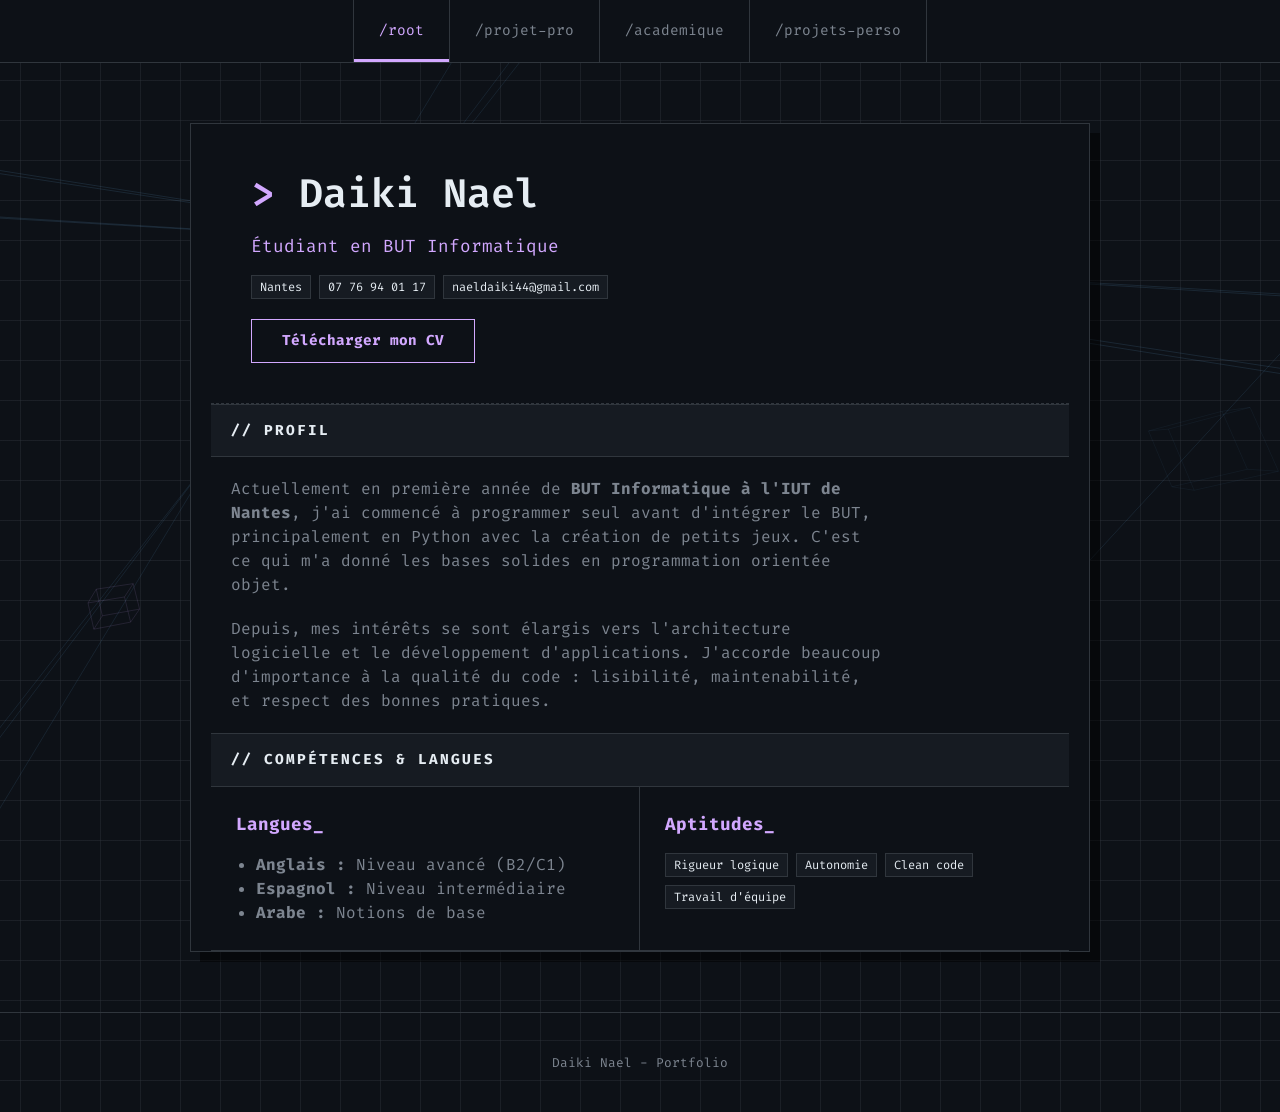
==== index.html @ 2bf70252 "Update index.html" ====
<!DOCTYPE html>
<html lang="fr">
<head>
<meta charset="UTF-8">
<title>Daiki Nael - Portfolio</title>
<link rel="stylesheet" href="style.css">
<style>
  canvas {
    position: fixed;
    top: 0; left: 0;
    width: 100%; height: 100%;
    z-index: 0;
    pointer-events: none;
  }

  nav, .container, footer {
    position: relative;
    z-index: 10;
  }
</style>
</head>
<body>

<canvas id="bg"></canvas>

<nav>
  <a href="index.html" class="active">/root</a>
  <a href="projet.html">/projet-pro</a>
  <a href="academique.html">/academique</a>
  <a href="perso.html">/projets-perso</a>
</nav>

<div class="container">
  <header>
    <h1>Daiki Nael</h1>
    <p style="margin: 0; font-size: 1.1rem; color: #d2a8ff;">Étudiant en BUT Informatique</p>
    <div class="tags">
      <span class="tag">Nantes</span>
      <span class="tag">07 76 94 01 17</span>
      <span class="tag">naeldaiki44@gmail.com</span>
    </div>
    <a href="cv.pdf" target="_blank" class="btn-primary">Télécharger mon CV</a>
  </header>

  <h2>// Profil</h2>
  <p>
    Actuellement en première année de <strong>BUT Informatique à l'IUT de Nantes</strong>,
    j'ai commencé à programmer seul avant d'intégrer le BUT, principalement en Python
    avec la création de petits jeux. C'est ce qui m'a donné les bases solides en
    programmation orientée objet.
  </p>
  <p>
    Depuis, mes intérêts se sont élargis vers l'architecture logicielle et le développement
    d'applications. J'accorde beaucoup d'importance à la qualité du code : lisibilité,
    maintenabilité, et respect des bonnes pratiques.
  </p>

  <h2>// Compétences & Langues</h2>
  <div class="grid-2">
    <div class="card">
      <h3>Langues</h3>
      <ul>
        <li><strong>Anglais :</strong> Niveau avancé (B2/C1)</li>
        <li><strong>Espagnol :</strong> Niveau intermédiaire</li>
        <li><strong>Arabe :</strong> Notions de base</li>
      </ul>
    </div>
    <div class="card">
      <h3>Aptitudes</h3>
      <div class="tags">
        <span class="tag">Rigueur logique</span>
        <span class="tag">Autonomie</span>
        <span class="tag">Clean code</span>
        <span class="tag">Travail d'équipe</span>
      </div>
    </div>
  </div>
</div>

<footer>Daiki Nael - Portfolio</footer>

<script>
const canvas = document.getElementById('bg');
const ctx = canvas.getContext('2d');

function resize() {
  canvas.width = window.innerWidth;
  canvas.height = window.innerHeight;
}
resize();
window.addEventListener('resize', resize);

function project(x, y, z, cx, cy, fov) {
  const scale = fov / (fov + z);
  return { x: cx + x * scale, y: cy + y * scale, scale };
}

function getCubeVertices(cx, cy, cz, size) {
  const h = size / 2;
  return [
    [-h,-h,-h],[h,-h,-h],[h,h,-h],[-h,h,-h],
    [-h,-h, h],[h,-h, h],[h,h, h],[-h,h, h]
  ].map(([x,y,z]) => [x+cx, y+cy, z+cz]);
}

const edges = [
  [0,1],[1,2],[2,3],[3,0],
  [4,5],[5,6],[6,7],[7,4],
  [0,4],[1,5],[2,6],[3,7]
];

function rotateX(verts, angle) {
  const c = Math.cos(angle), s = Math.sin(angle);
  return verts.map(([x,y,z]) => [x, y*c - z*s, y*s + z*c]);
}
function rotateY(verts, angle) {
  const c = Math.cos(angle), s = Math.sin(angle);
  return verts.map(([x,y,z]) => [x*c + z*s, y, -x*s + z*c]);
}

const cubes = Array.from({ length: 18 }, () => ({
  x: (Math.random() - 0.5) * window.innerWidth * 1.4,
  y: (Math.random() - 0.5) * window.innerHeight * 1.4,
  z: Math.random() * 400 - 200,
  size: 28 + Math.random() * 52,
  rx: Math.random() * Math.PI * 2,
  ry: Math.random() * Math.PI * 2,
  vrx: (Math.random() - 0.5) * 0.008,
  vry: (Math.random() - 0.5) * 0.008,
  alpha: 0.06 + Math.random() * 0.1,
  color: Math.random() > 0.5 ? '#d2a8ff' : '#79c0ff'
}));

function drawCube(cube, cx, cy) {
  let verts = getCubeVertices(cube.x, cube.y, cube.z, cube.size);
  verts = rotateX(verts, cube.rx);
  verts = rotateY(verts, cube.ry);

  const proj = verts.map(([x,y,z]) => project(x, y, z, cx, cy, 600));

  ctx.strokeStyle = cube.color;
  ctx.globalAlpha = cube.alpha;
  ctx.lineWidth = 0.8;
  ctx.beginPath();
  edges.forEach(([a, b]) => {
    ctx.moveTo(proj[a].x, proj[a].y);
    ctx.lineTo(proj[b].x, proj[b].y);
  });
  ctx.stroke();
  ctx.globalAlpha = 1;
}

function animate() {
  ctx.clearRect(0, 0, canvas.width, canvas.height);
  const cx = canvas.width / 2;
  const cy = canvas.height / 2;
  cubes.forEach(cube => {
    cube.rx += cube.vrx;
    cube.ry += cube.vry;
    drawCube(cube, cx, cy);
  });
  requestAnimationFrame(animate);
}

animate();
</script>
</body>
</html>
---- style.css ----
@import url('https://fonts.googleapis.com/css2?family=Fira+Code:wght@300;400;600&display=swap');

:root {
    --bg-color: #0d1117;       
    --text-primary: #e6edf3;   
    --text-dim: #7d8590;       
    --accent: #d2a8ff;        
    --border: #30363d;         
    --grid-line: rgba(48, 54, 61, 0.4); 
}

* { margin: 0; padding: 0; box-sizing: border-box; }

body {
    font-family: 'Fira Code', 'Courier New', monospace; 
    background-color: var(--bg-color);
    color: var(--text-primary);
    line-height: 1.5;
    
   
    background-image: 
        linear-gradient(var(--grid-line) 1px, transparent 1px),
        linear-gradient(90deg, var(--grid-line) 1px, transparent 1px);
    background-size: 40px 40px; /* Taille des carreaux */
    background-position: center top;
}


nav {
    display: flex;
    justify-content: center;
    background: var(--bg-color);
    border-bottom: 1px solid var(--border);
    padding: 0;
    position: sticky;
    top: 0;
    z-index: 100;
}

nav a {
    color: var(--text-dim);
    text-decoration: none;
    padding: 20px 25px;
    font-size: 0.9rem;
    border-right: 1px solid var(--border);
    transition: all 0.1s; 
}

nav a:first-child { border-left: 1px solid var(--border); }

nav a:hover {
    background-color: #161b22;
    color: var(--accent);
}

nav a.active {
    background-color: var(--bg-color);
    color: var(--accent);
    box-shadow: inset 0 -3px 0 var(--accent);
}


.container {
    max-width: 900px;
    margin: 60px auto;
    padding: 0 20px;
    background-color: var(--bg-color);
    border: 1px solid var(--border); 
    box-shadow: 10px 10px 0px rgba(0,0,0,0.5); 
}

header {
    text-align: left;
    padding: 40px;
    border-bottom: 1px dashed var(--border);
}

h1 {
    font-size: 2.5rem;
    font-weight: 600;
    margin-bottom: 10px;
}

h1::before {
    content: '> '; /* Ajout du prompt de terminal */
    color: var(--accent);
}

h2 {
    font-size: 1.4rem;
    color: var(--text-primary);
    margin: 0;
    padding: 15px 20px;
    background-color: #161b22;
    border-top: 1px solid var(--border);
    border-bottom: 1px solid var(--border);
    text-transform: uppercase;
    letter-spacing: 2px;
    font-size: 0.9rem; 
}


p { 
    margin: 20px; 
    color: var(--text-dim); 
    max-width: 65ch; /* Longueur de ligne optimale pour la lecture */
}


.grid-2 {
    display: grid;
    grid-template-columns: repeat(auto-fit, minmax(350px, 1fr));
    /* Pas de gap, on utilise les bordures pour séparer */
    border-bottom: 1px solid var(--border); 
}

.card {
    background-color: transparent;
    padding: 25px;
    border-radius: 0; /* AUCUN ARRONDIS */
    border-right: 1px solid var(--border); 
    transition: background 0.2s;
}


.grid-2 .card:last-child {
    border-right: none;
}

.card:hover {
    background-color: rgba(210, 168, 255, 0.03); 
}

.card h3 {
    color: var(--accent);
    margin-bottom: 15px;
    font-size: 1.1rem;
}

.card h3::after {
    content: '_'; /* Curseur clignotant décoratif */
    animation: blink 1s infinite;
}

.card ul {
    margin-left: 20px;
    color: var(--text-dim);
}

.btn-primary {
    display: inline-block;
    background: transparent;
    color: var(--accent);
    padding: 10px 30px;
    border: 1px solid var(--accent);
    text-decoration: none;
    font-weight: bold;
    margin-top: 20px;
    font-size: 0.9rem;
    transition: all 0.2s;
}

.btn-primary:hover {
    background: var(--accent);
    color: var(--bg-color);
    box-shadow: 0 0 15px var(--accent); /* Effet néon au survol uniquement */
}
.tags {
    display: flex;
    flex-wrap: wrap;
    gap: 8px;
    margin-top: 15px;
    justify-content: flex-start !important; /* Force l'alignement gauche */
}

.tag {
    background: #161b22;
    color: var(--text-primary);
    padding: 2px 8px;
    font-size: 0.75rem;
    border: 1px solid var(--border);
}

footer {
    text-align: center;
    padding: 40px;
    color: var(--text-dim);
    font-size: 0.8rem;
    border-top: 1px solid var(--border);
    margin-top: 0; /* Collé au reste */
}


@keyframes blink {
    0%, 100% { opacity: 1; }
    50% { opacity: 0; }
}


@media (max-width: 768px) {
    .grid-2 { display: block; }
    .card { border-right: none; border-bottom: 1px solid var(--border); }
    nav a { padding: 15px 10px; font-size: 0.8rem; }
}
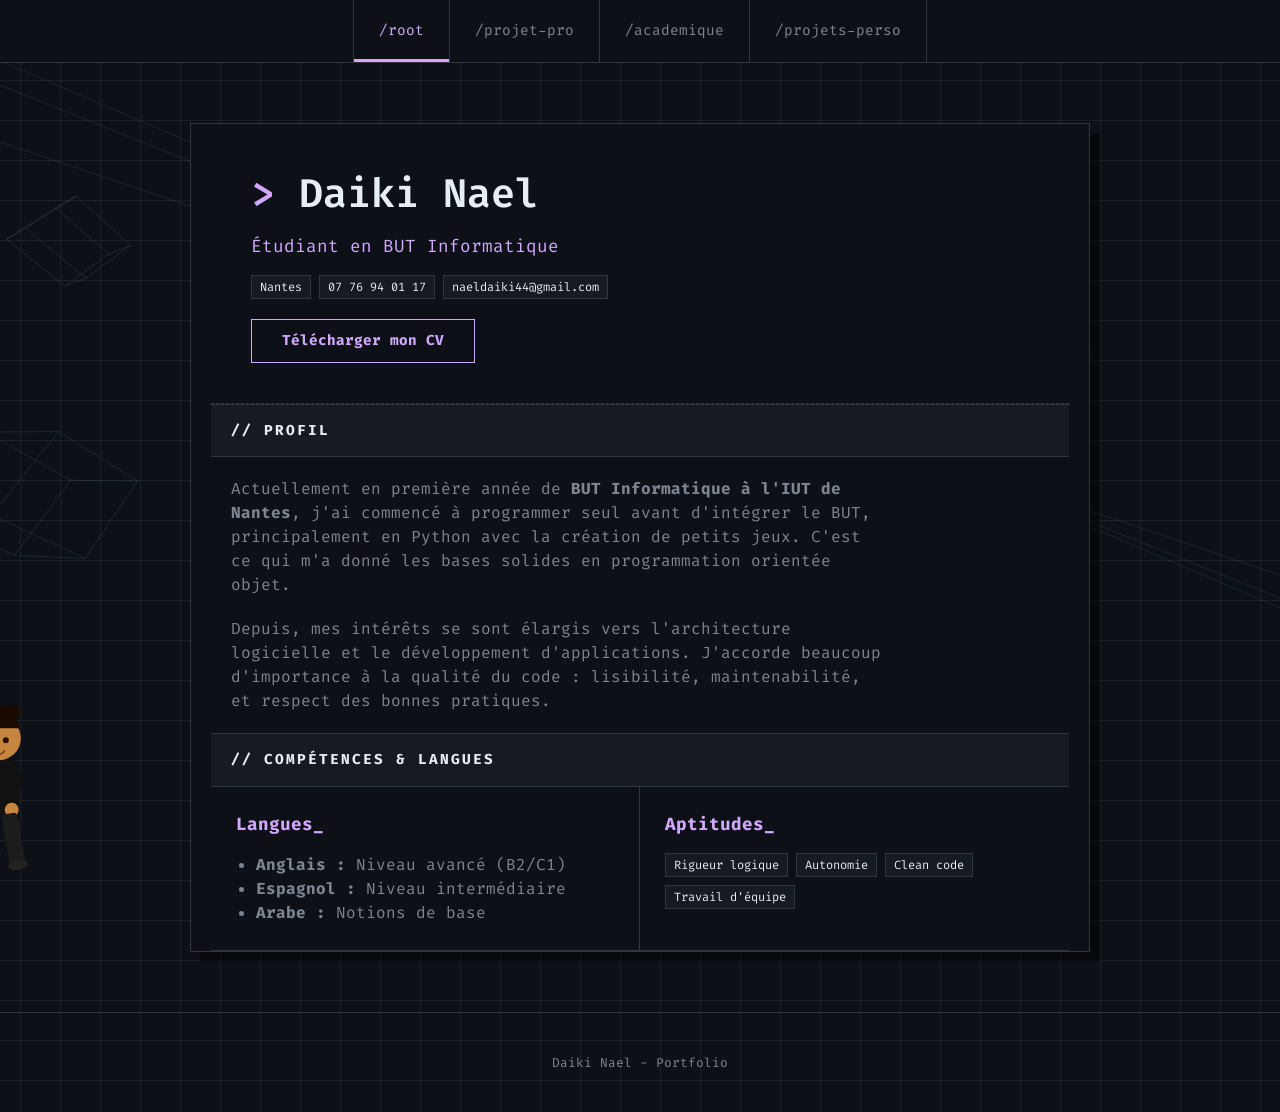
==== commit cfde3826: "Update index.html" ====
--- a/index.html
+++ b/index.html
@@ -5,7 +5,7 @@
 <title>Daiki Nael - Portfolio</title>
 <link rel="stylesheet" href="style.css">
 <style>
-  canvas {
+  canvas#bg {
     position: fixed;
     top: 0; left: 0;
     width: 100%; height: 100%;
@@ -17,11 +17,52 @@
     position: relative;
     z-index: 10;
   }
+
+  #mascot-wrapper {
+    position: fixed;
+    bottom: 0;
+    left: 0;
+    width: 100%;
+    height: 220px;
+    z-index: 20;
+    pointer-events: none;
+    overflow: hidden;
+  }
+
+  #bubble {
+    position: absolute;
+    background: #1a1a2e;
+    border: 1.5px solid #d2a8ff;
+    color: #e6edf3;
+    font-family: 'Courier New', monospace;
+    font-size: 13px;
+    padding: 8px 14px;
+    border-radius: 12px;
+    max-width: 220px;
+    white-space: nowrap;
+    pointer-events: none;
+    opacity: 0;
+    transition: opacity 0.3s;
+  }
+
+  #bubble::after {
+    content: '';
+    position: absolute;
+    bottom: -8px;
+    left: 20px;
+    border: 4px solid transparent;
+    border-top-color: #d2a8ff;
+  }
 </style>
 </head>
 <body>
 
 <canvas id="bg"></canvas>
+
+<div id="mascot-wrapper">
+  <div id="bubble"></div>
+  <canvas id="mascot" width="2000" height="220"></canvas>
+</div>
 
 <nav>
   <a href="index.html" class="active">/root</a>
@@ -80,89 +121,255 @@
 <footer>Daiki Nael - Portfolio</footer>
 
 <script>
-const canvas = document.getElementById('bg');
-const ctx = canvas.getContext('2d');
-
-function resize() {
-  canvas.width = window.innerWidth;
-  canvas.height = window.innerHeight;
-}
-resize();
-window.addEventListener('resize', resize);
-
-function project(x, y, z, cx, cy, fov) {
-  const scale = fov / (fov + z);
-  return { x: cx + x * scale, y: cy + y * scale, scale };
-}
-
-function getCubeVertices(cx, cy, cz, size) {
-  const h = size / 2;
-  return [
-    [-h,-h,-h],[h,-h,-h],[h,h,-h],[-h,h,-h],
-    [-h,-h, h],[h,-h, h],[h,h, h],[-h,h, h]
-  ].map(([x,y,z]) => [x+cx, y+cy, z+cz]);
-}
-
-const edges = [
-  [0,1],[1,2],[2,3],[3,0],
-  [4,5],[5,6],[6,7],[7,4],
-  [0,4],[1,5],[2,6],[3,7]
-];
-
-function rotateX(verts, angle) {
-  const c = Math.cos(angle), s = Math.sin(angle);
-  return verts.map(([x,y,z]) => [x, y*c - z*s, y*s + z*c]);
-}
-function rotateY(verts, angle) {
-  const c = Math.cos(angle), s = Math.sin(angle);
-  return verts.map(([x,y,z]) => [x*c + z*s, y, -x*s + z*c]);
-}
-
-const cubes = Array.from({ length: 18 }, () => ({
-  x: (Math.random() - 0.5) * window.innerWidth * 1.4,
-  y: (Math.random() - 0.5) * window.innerHeight * 1.4,
-  z: Math.random() * 400 - 200,
-  size: 28 + Math.random() * 52,
-  rx: Math.random() * Math.PI * 2,
-  ry: Math.random() * Math.PI * 2,
-  vrx: (Math.random() - 0.5) * 0.008,
-  vry: (Math.random() - 0.5) * 0.008,
-  alpha: 0.06 + Math.random() * 0.1,
-  color: Math.random() > 0.5 ? '#d2a8ff' : '#79c0ff'
-}));
-
-function drawCube(cube, cx, cy) {
-  let verts = getCubeVertices(cube.x, cube.y, cube.z, cube.size);
-  verts = rotateX(verts, cube.rx);
-  verts = rotateY(verts, cube.ry);
-
-  const proj = verts.map(([x,y,z]) => project(x, y, z, cx, cy, 600));
-
-  ctx.strokeStyle = cube.color;
-  ctx.globalAlpha = cube.alpha;
-  ctx.lineWidth = 0.8;
-  ctx.beginPath();
-  edges.forEach(([a, b]) => {
-    ctx.moveTo(proj[a].x, proj[a].y);
-    ctx.lineTo(proj[b].x, proj[b].y);
-  });
-  ctx.stroke();
-  ctx.globalAlpha = 1;
-}
-
-function animate() {
-  ctx.clearRect(0, 0, canvas.width, canvas.height);
-  const cx = canvas.width / 2;
-  const cy = canvas.height / 2;
-  cubes.forEach(cube => {
-    cube.rx += cube.vrx;
-    cube.ry += cube.vry;
-    drawCube(cube, cx, cy);
-  });
-  requestAnimationFrame(animate);
-}
-
-animate();
+  // --- Cubes background ---
+  const bgCanvas = document.getElementById('bg');
+  const bgCtx = bgCanvas.getContext('2d');
+
+  function resizeBg() {
+    bgCanvas.width = window.innerWidth;
+    bgCanvas.height = window.innerHeight;
+  }
+  resizeBg();
+  window.addEventListener('resize', resizeBg);
+
+  function project(x, y, z, cx, cy, fov) {
+    const scale = fov / (fov + z);
+    return { x: cx + x * scale, y: cy + y * scale };
+  }
+
+  function getCubeVertices(cx, cy, cz, size) {
+    const h = size / 2;
+    return [
+      [-h,-h,-h],[h,-h,-h],[h,h,-h],[-h,h,-h],
+      [-h,-h,h],[h,-h,h],[h,h,h],[-h,h,h]
+    ].map(([x,y,z]) => [x+cx, y+cy, z+cz]);
+  }
+
+  const edges = [[0,1],[1,2],[2,3],[3,0],[4,5],[5,6],[6,7],[7,4],[0,4],[1,5],[2,6],[3,7]];
+
+  function rotateX(verts, angle) {
+    const c = Math.cos(angle), s = Math.sin(angle);
+    return verts.map(([x,y,z]) => [x, y*c - z*s, y*s + z*c]);
+  }
+  function rotateY(verts, angle) {
+    const c = Math.cos(angle), s = Math.sin(angle);
+    return verts.map(([x,y,z]) => [x*c + z*s, y, -x*s + z*c]);
+  }
+
+  const cubes = Array.from({ length: 18 }, () => ({
+    x: (Math.random() - 0.5) * window.innerWidth * 1.4,
+    y: (Math.random() - 0.5) * window.innerHeight * 1.4,
+    z: Math.random() * 400 - 200,
+    size: 28 + Math.random() * 52,
+    rx: Math.random() * Math.PI * 2,
+    ry: Math.random() * Math.PI * 2,
+    vrx: (Math.random() - 0.5) * 0.008,
+    vry: (Math.random() - 0.5) * 0.008,
+    alpha: 0.06 + Math.random() * 0.1,
+    color: Math.random() > 0.5 ? '#d2a8ff' : '#79c0ff'
+  }));
+
+  function drawCube(cube, cx, cy) {
+    let verts = getCubeVertices(cube.x, cube.y, cube.z, cube.size);
+    verts = rotateX(verts, cube.rx);
+    verts = rotateY(verts, cube.ry);
+    const proj = verts.map(([x,y,z]) => project(x, y, z, cx, cy, 600));
+    bgCtx.strokeStyle = cube.color;
+    bgCtx.globalAlpha = cube.alpha;
+    bgCtx.lineWidth = 0.8;
+    bgCtx.beginPath();
+    edges.forEach(([a, b]) => {
+      bgCtx.moveTo(proj[a].x, proj[a].y);
+      bgCtx.lineTo(proj[b].x, proj[b].y);
+    });
+    bgCtx.stroke();
+    bgCtx.globalAlpha = 1;
+  }
+
+  // --- Mascot ---
+  const mascotCanvas = document.getElementById('mascot');
+  const mCtx = mascotCanvas.getContext('2d');
+  const bubble = document.getElementById('bubble');
+
+  const compliments = [
+    "Portfolio propre, dev propre",
+    "Autodidacte ET en BUT ? Respect.",
+    "Le clean code c'est un etat d'esprit",
+    "T'as commence en Python, ca forge",
+    "Architecture > code spaghetti",
+    "Daiki Nael, futur dev serieux",
+  ];
+
+  let mx = -60;
+  let mFrame = 0;
+  let mStep = 0;
+  let complimentIdx = 0;
+  let bubbleTimer = 0;
+
+  function updateMascotCanvasWidth() {
+    mascotCanvas.width = window.innerWidth;
+  }
+  updateMascotCanvasWidth();
+  window.addEventListener('resize', updateMascotCanvasWidth);
+
+  function showNextCompliment() {
+    const text = compliments[complimentIdx % compliments.length];
+    complimentIdx++;
+    bubble.textContent = text;
+    bubble.style.opacity = '1';
+    const bx = Math.min(mx + 10, window.innerWidth - 240);
+    bubble.style.left = Math.max(10, bx) + 'px';
+    bubble.style.bottom = '120px';
+    bubbleTimer = 130;
+  }
+
+  function drawGuy(x, frame) {
+    const ground = 175;
+    const skinColor = '#c68642';
+    const hairColor = '#1a0a00';
+    const clothColor = '#111111';
+
+    const walkCycle = Math.sin(frame * 0.18);
+    const legSwing = walkCycle * 18;
+    const armSwing = -walkCycle * 18;
+    const bodyBob = Math.abs(Math.sin(frame * 0.18)) * 3;
+
+    mCtx.save();
+
+    const headY = ground - 115 - bodyBob;
+
+    mCtx.beginPath();
+    mCtx.arc(x, headY, 22, 0, Math.PI * 2);
+    mCtx.fillStyle = skinColor;
+    mCtx.fill();
+
+    mCtx.save();
+    mCtx.beginPath();
+    mCtx.arc(x, headY - 10, 20, Math.PI, 0);
+    mCtx.fillStyle = hairColor;
+    mCtx.fill();
+    for (let i = -3; i <= 3; i++) {
+      mCtx.beginPath();
+      mCtx.arc(x + i * 5, headY - 26, 7, 0, Math.PI * 2);
+      mCtx.fillStyle = hairColor;
+      mCtx.fill();
+    }
+    mCtx.restore();
+
+    mCtx.beginPath();
+    mCtx.arc(x - 7, headY + 2, 3, 0, Math.PI * 2);
+    mCtx.fillStyle = '#2a1200';
+    mCtx.fill();
+    mCtx.beginPath();
+    mCtx.arc(x + 7, headY + 2, 3, 0, Math.PI * 2);
+    mCtx.fillStyle = '#2a1200';
+    mCtx.fill();
+
+    mCtx.beginPath();
+    mCtx.arc(x, headY + 10, 6, 0.1 * Math.PI, 0.9 * Math.PI);
+    mCtx.strokeStyle = '#7a3b10';
+    mCtx.lineWidth = 1.5;
+    mCtx.stroke();
+
+    const torsoTop = headY + 22;
+    const torsoBot = torsoTop + 55 - bodyBob;
+
+    mCtx.beginPath();
+    mCtx.roundRect(x - 18, torsoTop, 36, 55, 4);
+    mCtx.fillStyle = clothColor;
+    mCtx.fill();
+
+    mCtx.save();
+    mCtx.translate(x - 20, torsoTop + 10);
+    mCtx.rotate((armSwing * Math.PI) / 180);
+    mCtx.beginPath();
+    mCtx.roundRect(-5, 0, 10, 38, 4);
+    mCtx.fillStyle = clothColor;
+    mCtx.fill();
+    mCtx.beginPath();
+    mCtx.arc(0, 40, 7, 0, Math.PI * 2);
+    mCtx.fillStyle = skinColor;
+    mCtx.fill();
+    mCtx.restore();
+
+    mCtx.save();
+    mCtx.translate(x + 20, torsoTop + 10);
+    mCtx.rotate((-armSwing * Math.PI) / 180);
+    mCtx.beginPath();
+    mCtx.roundRect(-5, 0, 10, 38, 4);
+    mCtx.fillStyle = clothColor;
+    mCtx.fill();
+    mCtx.beginPath();
+    mCtx.arc(0, 40, 7, 0, Math.PI * 2);
+    mCtx.fillStyle = skinColor;
+    mCtx.fill();
+    mCtx.restore();
+
+    mCtx.save();
+    mCtx.translate(x - 10, torsoBot);
+    mCtx.rotate((legSwing * Math.PI) / 180);
+    mCtx.beginPath();
+    mCtx.roundRect(-8, 0, 16, 50, 4);
+    mCtx.fillStyle = '#1c1c1c';
+    mCtx.fill();
+    mCtx.beginPath();
+    mCtx.ellipse(0, 52, 10, 5, 0, 0, Math.PI * 2);
+    mCtx.fillStyle = '#222';
+    mCtx.fill();
+    mCtx.restore();
+
+    mCtx.save();
+    mCtx.translate(x + 10, torsoBot);
+    mCtx.rotate((-legSwing * Math.PI) / 180);
+    mCtx.beginPath();
+    mCtx.roundRect(-8, 0, 16, 50, 4);
+    mCtx.fillStyle = '#1c1c1c';
+    mCtx.fill();
+    mCtx.beginPath();
+    mCtx.ellipse(0, 52, 10, 5, 0, 0, Math.PI * 2);
+    mCtx.fillStyle = '#222';
+    mCtx.fill();
+    mCtx.restore();
+
+    mCtx.restore();
+  }
+
+  function loop() {
+    // cubes
+    bgCtx.clearRect(0, 0, bgCanvas.width, bgCanvas.height);
+    const cx = bgCanvas.width / 2;
+    const cy = bgCanvas.height / 2;
+    cubes.forEach(cube => {
+      cube.rx += cube.vrx;
+      cube.ry += cube.vry;
+      drawCube(cube, cx, cy);
+    });
+
+    // mascot
+    mCtx.clearRect(0, 0, mascotCanvas.width, mascotCanvas.height);
+    mFrame++;
+    mx += 1.2;
+    if (mx > window.innerWidth + 60) {
+      mx = -60;
+      complimentIdx = 0;
+    }
+    mStep++;
+    if (mStep % 90 === 0) showNextCompliment();
+
+    if (bubbleTimer > 0) {
+      bubbleTimer--;
+      if (bubbleTimer === 0) bubble.style.opacity = '0';
+      else {
+        const bx = Math.min(mx + 10, window.innerWidth - 240);
+        bubble.style.left = Math.max(10, bx) + 'px';
+      }
+    }
+
+    drawGuy(mx, mFrame);
+    requestAnimationFrame(loop);
+  }
+
+  loop();
 </script>
 </body>
 </html>
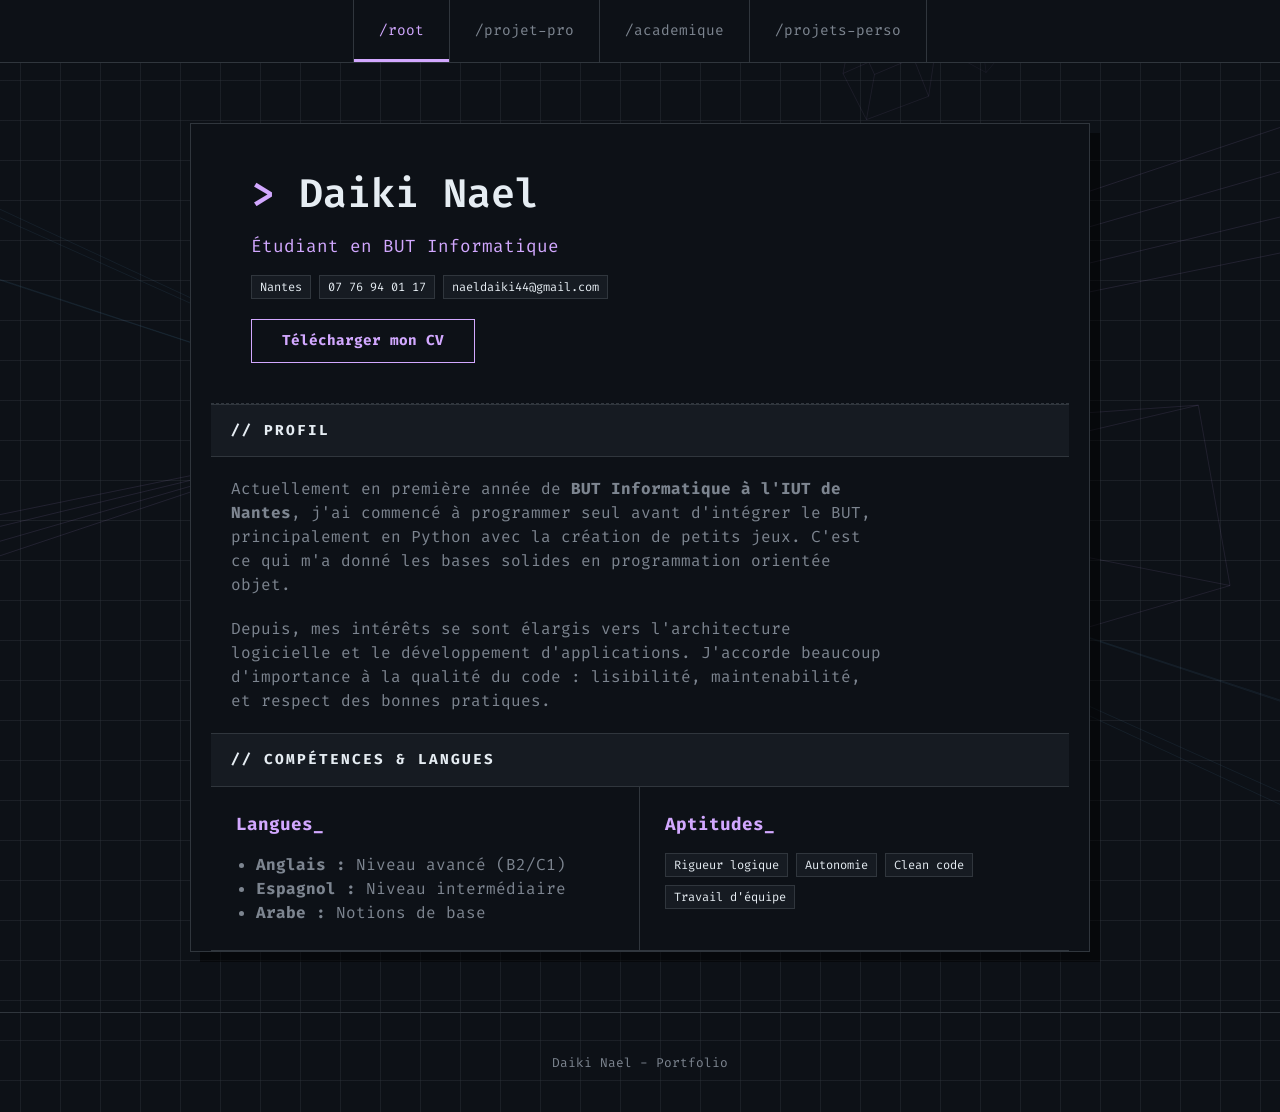
==== commit c373f937: "Update index.html" ====
--- a/index.html
+++ b/index.html
@@ -5,7 +5,7 @@
 <title>Daiki Nael - Portfolio</title>
 <link rel="stylesheet" href="style.css">
 <style>
-  canvas#bg {
+  canvas {
     position: fixed;
     top: 0; left: 0;
     width: 100%; height: 100%;
@@ -17,52 +17,11 @@
     position: relative;
     z-index: 10;
   }
-
-  #mascot-wrapper {
-    position: fixed;
-    bottom: 0;
-    left: 0;
-    width: 100%;
-    height: 220px;
-    z-index: 20;
-    pointer-events: none;
-    overflow: hidden;
-  }
-
-  #bubble {
-    position: absolute;
-    background: #1a1a2e;
-    border: 1.5px solid #d2a8ff;
-    color: #e6edf3;
-    font-family: 'Courier New', monospace;
-    font-size: 13px;
-    padding: 8px 14px;
-    border-radius: 12px;
-    max-width: 220px;
-    white-space: nowrap;
-    pointer-events: none;
-    opacity: 0;
-    transition: opacity 0.3s;
-  }
-
-  #bubble::after {
-    content: '';
-    position: absolute;
-    bottom: -8px;
-    left: 20px;
-    border: 4px solid transparent;
-    border-top-color: #d2a8ff;
-  }
 </style>
 </head>
 <body>
 
 <canvas id="bg"></canvas>
-
-<div id="mascot-wrapper">
-  <div id="bubble"></div>
-  <canvas id="mascot" width="2000" height="220"></canvas>
-</div>
 
 <nav>
   <a href="index.html" class="active">/root</a>
@@ -121,255 +80,89 @@
 <footer>Daiki Nael - Portfolio</footer>
 
 <script>
-  // --- Cubes background ---
-  const bgCanvas = document.getElementById('bg');
-  const bgCtx = bgCanvas.getContext('2d');
+const canvas = document.getElementById('bg');
+const ctx = canvas.getContext('2d');
 
-  function resizeBg() {
-    bgCanvas.width = window.innerWidth;
-    bgCanvas.height = window.innerHeight;
-  }
-  resizeBg();
-  window.addEventListener('resize', resizeBg);
+function resize() {
+  canvas.width = window.innerWidth;
+  canvas.height = window.innerHeight;
+}
+resize();
+window.addEventListener('resize', resize);
 
-  function project(x, y, z, cx, cy, fov) {
-    const scale = fov / (fov + z);
-    return { x: cx + x * scale, y: cy + y * scale };
-  }
+function project(x, y, z, cx, cy, fov) {
+  const scale = fov / (fov + z);
+  return { x: cx + x * scale, y: cy + y * scale, scale };
+}
 
-  function getCubeVertices(cx, cy, cz, size) {
-    const h = size / 2;
-    return [
-      [-h,-h,-h],[h,-h,-h],[h,h,-h],[-h,h,-h],
-      [-h,-h,h],[h,-h,h],[h,h,h],[-h,h,h]
-    ].map(([x,y,z]) => [x+cx, y+cy, z+cz]);
-  }
+function getCubeVertices(cx, cy, cz, size) {
+  const h = size / 2;
+  return [
+    [-h,-h,-h],[h,-h,-h],[h,h,-h],[-h,h,-h],
+    [-h,-h, h],[h,-h, h],[h,h, h],[-h,h, h]
+  ].map(([x,y,z]) => [x+cx, y+cy, z+cz]);
+}
 
-  const edges = [[0,1],[1,2],[2,3],[3,0],[4,5],[5,6],[6,7],[7,4],[0,4],[1,5],[2,6],[3,7]];
+const edges = [
+  [0,1],[1,2],[2,3],[3,0],
+  [4,5],[5,6],[6,7],[7,4],
+  [0,4],[1,5],[2,6],[3,7]
+];
 
-  function rotateX(verts, angle) {
-    const c = Math.cos(angle), s = Math.sin(angle);
-    return verts.map(([x,y,z]) => [x, y*c - z*s, y*s + z*c]);
-  }
-  function rotateY(verts, angle) {
-    const c = Math.cos(angle), s = Math.sin(angle);
-    return verts.map(([x,y,z]) => [x*c + z*s, y, -x*s + z*c]);
-  }
+function rotateX(verts, angle) {
+  const c = Math.cos(angle), s = Math.sin(angle);
+  return verts.map(([x,y,z]) => [x, y*c - z*s, y*s + z*c]);
+}
+function rotateY(verts, angle) {
+  const c = Math.cos(angle), s = Math.sin(angle);
+  return verts.map(([x,y,z]) => [x*c + z*s, y, -x*s + z*c]);
+}
 
-  const cubes = Array.from({ length: 18 }, () => ({
-    x: (Math.random() - 0.5) * window.innerWidth * 1.4,
-    y: (Math.random() - 0.5) * window.innerHeight * 1.4,
-    z: Math.random() * 400 - 200,
-    size: 28 + Math.random() * 52,
-    rx: Math.random() * Math.PI * 2,
-    ry: Math.random() * Math.PI * 2,
-    vrx: (Math.random() - 0.5) * 0.008,
-    vry: (Math.random() - 0.5) * 0.008,
-    alpha: 0.06 + Math.random() * 0.1,
-    color: Math.random() > 0.5 ? '#d2a8ff' : '#79c0ff'
-  }));
+const cubes = Array.from({ length: 18 }, () => ({
+  x: (Math.random() - 0.5) * window.innerWidth * 1.4,
+  y: (Math.random() - 0.5) * window.innerHeight * 1.4,
+  z: Math.random() * 400 - 200,
+  size: 28 + Math.random() * 52,
+  rx: Math.random() * Math.PI * 2,
+  ry: Math.random() * Math.PI * 2,
+  vrx: (Math.random() - 0.5) * 0.008,
+  vry: (Math.random() - 0.5) * 0.008,
+  alpha: 0.06 + Math.random() * 0.1,
+  color: Math.random() > 0.5 ? '#d2a8ff' : '#79c0ff'
+}));
 
-  function drawCube(cube, cx, cy) {
-    let verts = getCubeVertices(cube.x, cube.y, cube.z, cube.size);
-    verts = rotateX(verts, cube.rx);
-    verts = rotateY(verts, cube.ry);
-    const proj = verts.map(([x,y,z]) => project(x, y, z, cx, cy, 600));
-    bgCtx.strokeStyle = cube.color;
-    bgCtx.globalAlpha = cube.alpha;
-    bgCtx.lineWidth = 0.8;
-    bgCtx.beginPath();
-    edges.forEach(([a, b]) => {
-      bgCtx.moveTo(proj[a].x, proj[a].y);
-      bgCtx.lineTo(proj[b].x, proj[b].y);
-    });
-    bgCtx.stroke();
-    bgCtx.globalAlpha = 1;
-  }
+function drawCube(cube, cx, cy) {
+  let verts = getCubeVertices(cube.x, cube.y, cube.z, cube.size);
+  verts = rotateX(verts, cube.rx);
+  verts = rotateY(verts, cube.ry);
 
-  // --- Mascot ---
-  const mascotCanvas = document.getElementById('mascot');
-  const mCtx = mascotCanvas.getContext('2d');
-  const bubble = document.getElementById('bubble');
+  const proj = verts.map(([x,y,z]) => project(x, y, z, cx, cy, 600));
 
-  const compliments = [
-    "Portfolio propre, dev propre",
-    "Autodidacte ET en BUT ? Respect.",
-    "Le clean code c'est un etat d'esprit",
-    "T'as commence en Python, ca forge",
-    "Architecture > code spaghetti",
-    "Daiki Nael, futur dev serieux",
-  ];
+  ctx.strokeStyle = cube.color;
+  ctx.globalAlpha = cube.alpha;
+  ctx.lineWidth = 0.8;
+  ctx.beginPath();
+  edges.forEach(([a, b]) => {
+    ctx.moveTo(proj[a].x, proj[a].y);
+    ctx.lineTo(proj[b].x, proj[b].y);
+  });
+  ctx.stroke();
+  ctx.globalAlpha = 1;
+}
 
-  let mx = -60;
-  let mFrame = 0;
-  let mStep = 0;
-  let complimentIdx = 0;
-  let bubbleTimer = 0;
+function animate() {
+  ctx.clearRect(0, 0, canvas.width, canvas.height);
+  const cx = canvas.width / 2;
+  const cy = canvas.height / 2;
+  cubes.forEach(cube => {
+    cube.rx += cube.vrx;
+    cube.ry += cube.vry;
+    drawCube(cube, cx, cy);
+  });
+  requestAnimationFrame(animate);
+}
 
-  function updateMascotCanvasWidth() {
-    mascotCanvas.width = window.innerWidth;
-  }
-  updateMascotCanvasWidth();
-  window.addEventListener('resize', updateMascotCanvasWidth);
-
-  function showNextCompliment() {
-    const text = compliments[complimentIdx % compliments.length];
-    complimentIdx++;
-    bubble.textContent = text;
-    bubble.style.opacity = '1';
-    const bx = Math.min(mx + 10, window.innerWidth - 240);
-    bubble.style.left = Math.max(10, bx) + 'px';
-    bubble.style.bottom = '120px';
-    bubbleTimer = 130;
-  }
-
-  function drawGuy(x, frame) {
-    const ground = 175;
-    const skinColor = '#c68642';
-    const hairColor = '#1a0a00';
-    const clothColor = '#111111';
-
-    const walkCycle = Math.sin(frame * 0.18);
-    const legSwing = walkCycle * 18;
-    const armSwing = -walkCycle * 18;
-    const bodyBob = Math.abs(Math.sin(frame * 0.18)) * 3;
-
-    mCtx.save();
-
-    const headY = ground - 115 - bodyBob;
-
-    mCtx.beginPath();
-    mCtx.arc(x, headY, 22, 0, Math.PI * 2);
-    mCtx.fillStyle = skinColor;
-    mCtx.fill();
-
-    mCtx.save();
-    mCtx.beginPath();
-    mCtx.arc(x, headY - 10, 20, Math.PI, 0);
-    mCtx.fillStyle = hairColor;
-    mCtx.fill();
-    for (let i = -3; i <= 3; i++) {
-      mCtx.beginPath();
-      mCtx.arc(x + i * 5, headY - 26, 7, 0, Math.PI * 2);
-      mCtx.fillStyle = hairColor;
-      mCtx.fill();
-    }
-    mCtx.restore();
-
-    mCtx.beginPath();
-    mCtx.arc(x - 7, headY + 2, 3, 0, Math.PI * 2);
-    mCtx.fillStyle = '#2a1200';
-    mCtx.fill();
-    mCtx.beginPath();
-    mCtx.arc(x + 7, headY + 2, 3, 0, Math.PI * 2);
-    mCtx.fillStyle = '#2a1200';
-    mCtx.fill();
-
-    mCtx.beginPath();
-    mCtx.arc(x, headY + 10, 6, 0.1 * Math.PI, 0.9 * Math.PI);
-    mCtx.strokeStyle = '#7a3b10';
-    mCtx.lineWidth = 1.5;
-    mCtx.stroke();
-
-    const torsoTop = headY + 22;
-    const torsoBot = torsoTop + 55 - bodyBob;
-
-    mCtx.beginPath();
-    mCtx.roundRect(x - 18, torsoTop, 36, 55, 4);
-    mCtx.fillStyle = clothColor;
-    mCtx.fill();
-
-    mCtx.save();
-    mCtx.translate(x - 20, torsoTop + 10);
-    mCtx.rotate((armSwing * Math.PI) / 180);
-    mCtx.beginPath();
-    mCtx.roundRect(-5, 0, 10, 38, 4);
-    mCtx.fillStyle = clothColor;
-    mCtx.fill();
-    mCtx.beginPath();
-    mCtx.arc(0, 40, 7, 0, Math.PI * 2);
-    mCtx.fillStyle = skinColor;
-    mCtx.fill();
-    mCtx.restore();
-
-    mCtx.save();
-    mCtx.translate(x + 20, torsoTop + 10);
-    mCtx.rotate((-armSwing * Math.PI) / 180);
-    mCtx.beginPath();
-    mCtx.roundRect(-5, 0, 10, 38, 4);
-    mCtx.fillStyle = clothColor;
-    mCtx.fill();
-    mCtx.beginPath();
-    mCtx.arc(0, 40, 7, 0, Math.PI * 2);
-    mCtx.fillStyle = skinColor;
-    mCtx.fill();
-    mCtx.restore();
-
-    mCtx.save();
-    mCtx.translate(x - 10, torsoBot);
-    mCtx.rotate((legSwing * Math.PI) / 180);
-    mCtx.beginPath();
-    mCtx.roundRect(-8, 0, 16, 50, 4);
-    mCtx.fillStyle = '#1c1c1c';
-    mCtx.fill();
-    mCtx.beginPath();
-    mCtx.ellipse(0, 52, 10, 5, 0, 0, Math.PI * 2);
-    mCtx.fillStyle = '#222';
-    mCtx.fill();
-    mCtx.restore();
-
-    mCtx.save();
-    mCtx.translate(x + 10, torsoBot);
-    mCtx.rotate((-legSwing * Math.PI) / 180);
-    mCtx.beginPath();
-    mCtx.roundRect(-8, 0, 16, 50, 4);
-    mCtx.fillStyle = '#1c1c1c';
-    mCtx.fill();
-    mCtx.beginPath();
-    mCtx.ellipse(0, 52, 10, 5, 0, 0, Math.PI * 2);
-    mCtx.fillStyle = '#222';
-    mCtx.fill();
-    mCtx.restore();
-
-    mCtx.restore();
-  }
-
-  function loop() {
-    // cubes
-    bgCtx.clearRect(0, 0, bgCanvas.width, bgCanvas.height);
-    const cx = bgCanvas.width / 2;
-    const cy = bgCanvas.height / 2;
-    cubes.forEach(cube => {
-      cube.rx += cube.vrx;
-      cube.ry += cube.vry;
-      drawCube(cube, cx, cy);
-    });
-
-    // mascot
-    mCtx.clearRect(0, 0, mascotCanvas.width, mascotCanvas.height);
-    mFrame++;
-    mx += 1.2;
-    if (mx > window.innerWidth + 60) {
-      mx = -60;
-      complimentIdx = 0;
-    }
-    mStep++;
-    if (mStep % 90 === 0) showNextCompliment();
-
-    if (bubbleTimer > 0) {
-      bubbleTimer--;
-      if (bubbleTimer === 0) bubble.style.opacity = '0';
-      else {
-        const bx = Math.min(mx + 10, window.innerWidth - 240);
-        bubble.style.left = Math.max(10, bx) + 'px';
-      }
-    }
-
-    drawGuy(mx, mFrame);
-    requestAnimationFrame(loop);
-  }
-
-  loop();
+animate();
 </script>
 </body>
 </html>
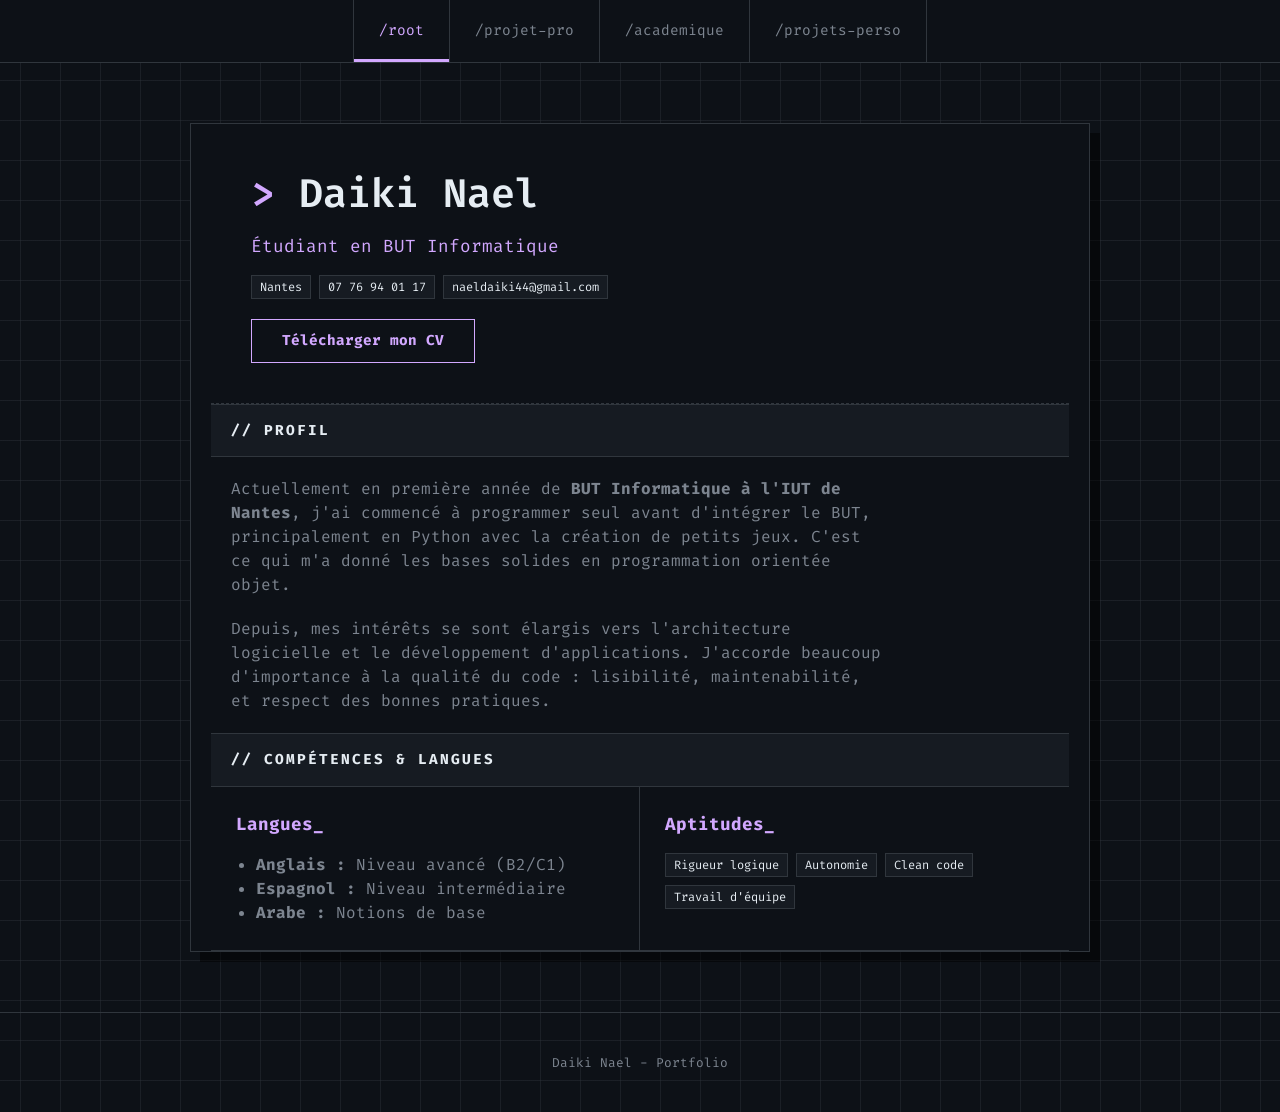
==== commit 3926f029: "Update index.html" ====
--- a/index.html
+++ b/index.html
@@ -1,168 +1,64 @@
 <!DOCTYPE html>
 <html lang="fr">
 <head>
-<meta charset="UTF-8">
-<title>Daiki Nael - Portfolio</title>
-<link rel="stylesheet" href="style.css">
-<style>
-  canvas {
-    position: fixed;
-    top: 0; left: 0;
-    width: 100%; height: 100%;
-    z-index: 0;
-    pointer-events: none;
-  }
-
-  nav, .container, footer {
-    position: relative;
-    z-index: 10;
-  }
-</style>
+    <meta charset="UTF-8">
+    <title>Daiki Nael - Portfolio</title>
+    <link rel="stylesheet" href="style.css">
 </head>
 <body>
+    <nav>
+        <a href="index.html" class="active">/root</a>
+        <a href="projet.html">/projet-pro</a>
+        <a href="academique.html">/academique</a>
+        <a href="perso.html">/projets-perso</a>
+    </nav>
+    <div class="container">
+        <header>
+            <h1>Daiki Nael</h1>
+            <p style="margin: 0; font-size: 1.1rem; color: #d2a8ff;">Étudiant en BUT Informatique</p>
+            <div class="tags">
+                <span class="tag">Nantes</span>
+                <span class="tag">07 76 94 01 17</span>
+                <span class="tag">naeldaiki44@gmail.com</span>
+            </div>
+            <a href="cv.pdf" target="_blank" class="btn-primary">Télécharger mon CV</a>
+        </header>
 
-<canvas id="bg"></canvas>
+        <h2>// Profil</h2>
+        <p>
+            Actuellement en première année de <strong>BUT Informatique à l'IUT de Nantes</strong>,
+            j'ai commencé à programmer seul avant d'intégrer le BUT, principalement en Python
+            avec la création de petits jeux. C'est ce qui m'a donné les bases solides en
+            programmation orientée objet.
+        </p>
+        <p>
+            Depuis, mes intérêts se sont élargis vers l'architecture logicielle et le développement
+            d'applications. J'accorde beaucoup d'importance à la qualité du code : lisibilité,
+            maintenabilité, et respect des bonnes pratiques.
+        </p>
 
-<nav>
-  <a href="index.html" class="active">/root</a>
-  <a href="projet.html">/projet-pro</a>
-  <a href="academique.html">/academique</a>
-  <a href="perso.html">/projets-perso</a>
-</nav>
+        <h2>// Compétences & Langues</h2>
+        <div class="grid-2">
+            <div class="card">
+                <h3>Langues</h3>
+                <ul>
+                    <li><strong>Anglais :</strong> Niveau avancé (B2/C1)</li>
+                    <li><strong>Espagnol :</strong> Niveau intermédiaire</li>
+                    <li><strong>Arabe :</strong> Notions de base</li>
+                </ul>
+            </div>
+            <div class="card">
+                <h3>Aptitudes</h3>
+                <div class="tags">
+                    <span class="tag">Rigueur logique</span>
+                    <span class="tag">Autonomie</span>
+                    <span class="tag">Clean code</span>
+                    <span class="tag">Travail d'équipe</span>
+                </div>
+            </div>
+        </div>
+    </div>
 
-<div class="container">
-  <header>
-    <h1>Daiki Nael</h1>
-    <p style="margin: 0; font-size: 1.1rem; color: #d2a8ff;">Étudiant en BUT Informatique</p>
-    <div class="tags">
-      <span class="tag">Nantes</span>
-      <span class="tag">07 76 94 01 17</span>
-      <span class="tag">naeldaiki44@gmail.com</span>
-    </div>
-    <a href="cv.pdf" target="_blank" class="btn-primary">Télécharger mon CV</a>
-  </header>
-
-  <h2>// Profil</h2>
-  <p>
-    Actuellement en première année de <strong>BUT Informatique à l'IUT de Nantes</strong>,
-    j'ai commencé à programmer seul avant d'intégrer le BUT, principalement en Python
-    avec la création de petits jeux. C'est ce qui m'a donné les bases solides en
-    programmation orientée objet.
-  </p>
-  <p>
-    Depuis, mes intérêts se sont élargis vers l'architecture logicielle et le développement
-    d'applications. J'accorde beaucoup d'importance à la qualité du code : lisibilité,
-    maintenabilité, et respect des bonnes pratiques.
-  </p>
-
-  <h2>// Compétences & Langues</h2>
-  <div class="grid-2">
-    <div class="card">
-      <h3>Langues</h3>
-      <ul>
-        <li><strong>Anglais :</strong> Niveau avancé (B2/C1)</li>
-        <li><strong>Espagnol :</strong> Niveau intermédiaire</li>
-        <li><strong>Arabe :</strong> Notions de base</li>
-      </ul>
-    </div>
-    <div class="card">
-      <h3>Aptitudes</h3>
-      <div class="tags">
-        <span class="tag">Rigueur logique</span>
-        <span class="tag">Autonomie</span>
-        <span class="tag">Clean code</span>
-        <span class="tag">Travail d'équipe</span>
-      </div>
-    </div>
-  </div>
-</div>
-
-<footer>Daiki Nael - Portfolio</footer>
-
-<script>
-const canvas = document.getElementById('bg');
-const ctx = canvas.getContext('2d');
-
-function resize() {
-  canvas.width = window.innerWidth;
-  canvas.height = window.innerHeight;
-}
-resize();
-window.addEventListener('resize', resize);
-
-function project(x, y, z, cx, cy, fov) {
-  const scale = fov / (fov + z);
-  return { x: cx + x * scale, y: cy + y * scale, scale };
-}
-
-function getCubeVertices(cx, cy, cz, size) {
-  const h = size / 2;
-  return [
-    [-h,-h,-h],[h,-h,-h],[h,h,-h],[-h,h,-h],
-    [-h,-h, h],[h,-h, h],[h,h, h],[-h,h, h]
-  ].map(([x,y,z]) => [x+cx, y+cy, z+cz]);
-}
-
-const edges = [
-  [0,1],[1,2],[2,3],[3,0],
-  [4,5],[5,6],[6,7],[7,4],
-  [0,4],[1,5],[2,6],[3,7]
-];
-
-function rotateX(verts, angle) {
-  const c = Math.cos(angle), s = Math.sin(angle);
-  return verts.map(([x,y,z]) => [x, y*c - z*s, y*s + z*c]);
-}
-function rotateY(verts, angle) {
-  const c = Math.cos(angle), s = Math.sin(angle);
-  return verts.map(([x,y,z]) => [x*c + z*s, y, -x*s + z*c]);
-}
-
-const cubes = Array.from({ length: 18 }, () => ({
-  x: (Math.random() - 0.5) * window.innerWidth * 1.4,
-  y: (Math.random() - 0.5) * window.innerHeight * 1.4,
-  z: Math.random() * 400 - 200,
-  size: 28 + Math.random() * 52,
-  rx: Math.random() * Math.PI * 2,
-  ry: Math.random() * Math.PI * 2,
-  vrx: (Math.random() - 0.5) * 0.008,
-  vry: (Math.random() - 0.5) * 0.008,
-  alpha: 0.06 + Math.random() * 0.1,
-  color: Math.random() > 0.5 ? '#d2a8ff' : '#79c0ff'
-}));
-
-function drawCube(cube, cx, cy) {
-  let verts = getCubeVertices(cube.x, cube.y, cube.z, cube.size);
-  verts = rotateX(verts, cube.rx);
-  verts = rotateY(verts, cube.ry);
-
-  const proj = verts.map(([x,y,z]) => project(x, y, z, cx, cy, 600));
-
-  ctx.strokeStyle = cube.color;
-  ctx.globalAlpha = cube.alpha;
-  ctx.lineWidth = 0.8;
-  ctx.beginPath();
-  edges.forEach(([a, b]) => {
-    ctx.moveTo(proj[a].x, proj[a].y);
-    ctx.lineTo(proj[b].x, proj[b].y);
-  });
-  ctx.stroke();
-  ctx.globalAlpha = 1;
-}
-
-function animate() {
-  ctx.clearRect(0, 0, canvas.width, canvas.height);
-  const cx = canvas.width / 2;
-  const cy = canvas.height / 2;
-  cubes.forEach(cube => {
-    cube.rx += cube.vrx;
-    cube.ry += cube.vry;
-    drawCube(cube, cx, cy);
-  });
-  requestAnimationFrame(animate);
-}
-
-animate();
-</script>
+    <footer>Daiki Nael - Portfolio</footer>
 </body>
 </html>
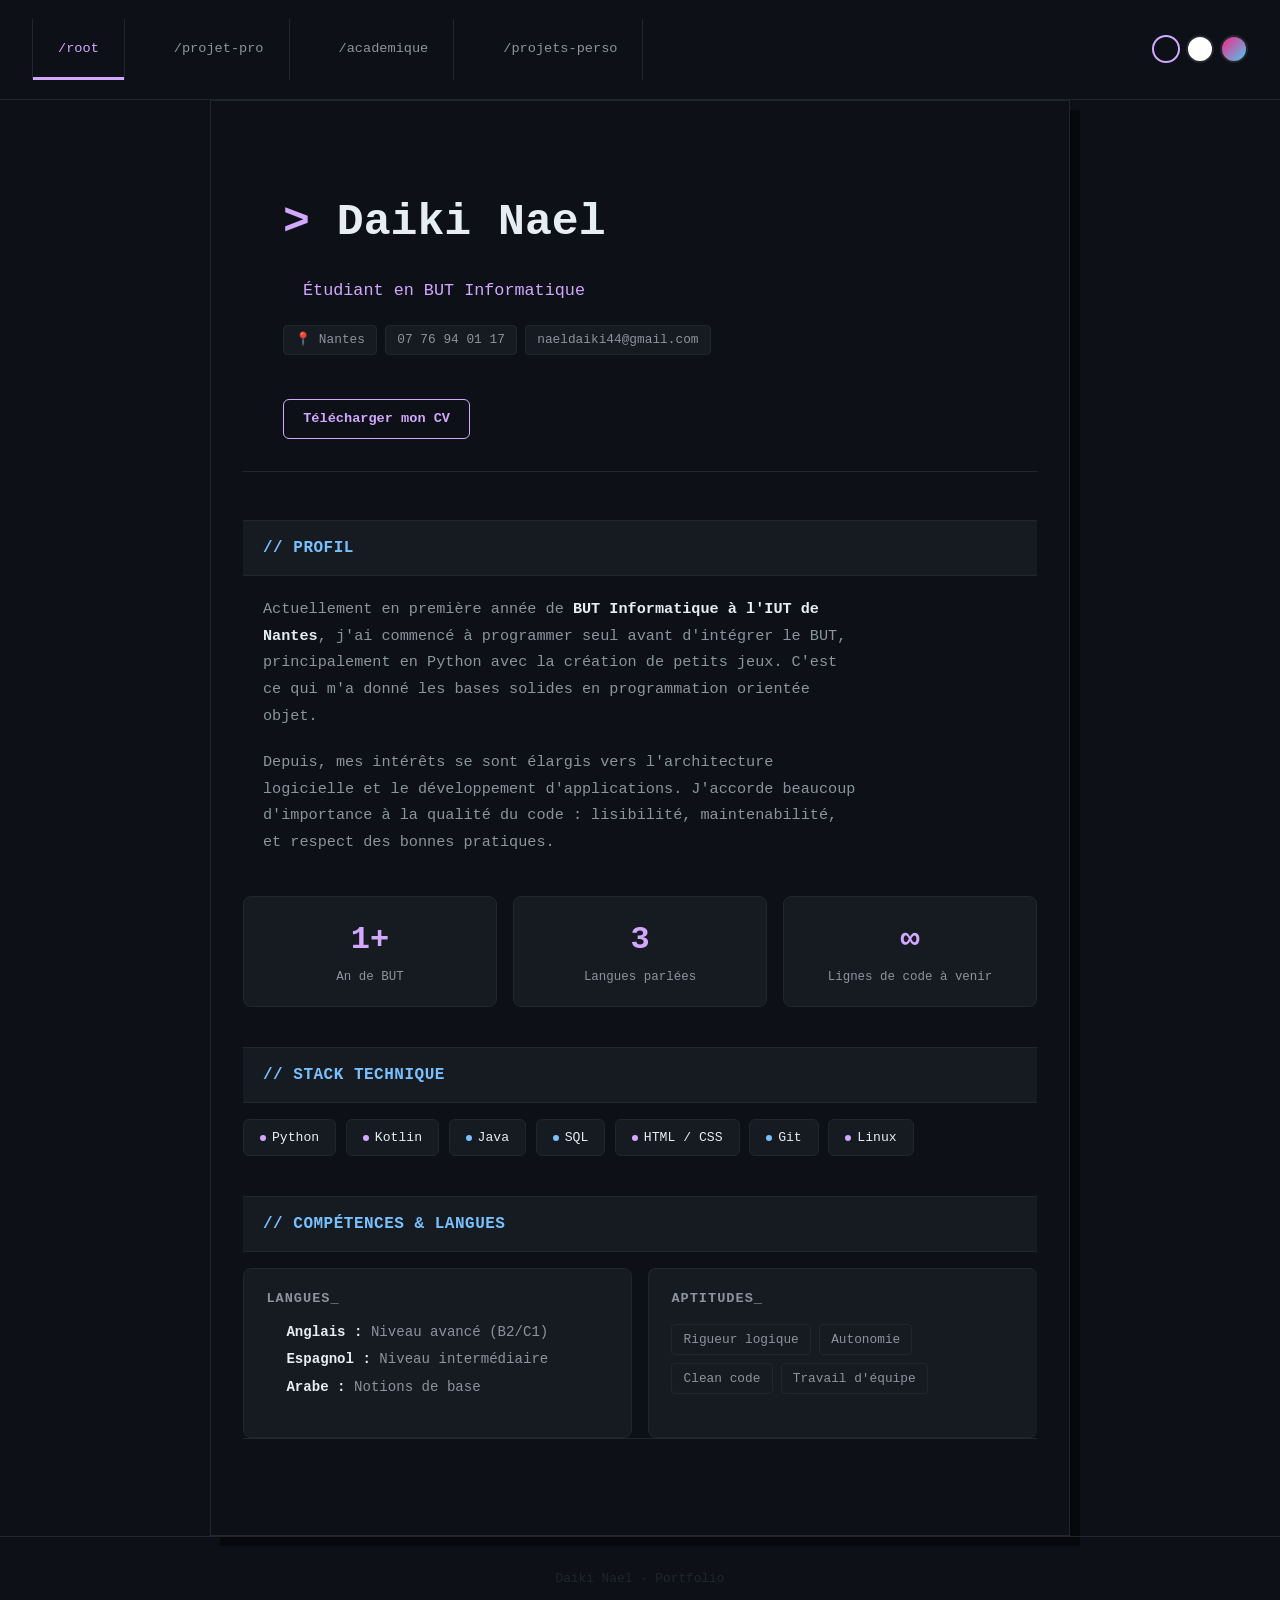
==== commit c730fa72: "Update index.html" ====
--- a/index.html
+++ b/index.html
@@ -1,64 +1,343 @@
 <!DOCTYPE html>
-<html lang="fr">
+<html lang="fr" data-theme="dark">
 <head>
     <meta charset="UTF-8">
     <title>Daiki Nael - Portfolio</title>
     <link rel="stylesheet" href="style.css">
+    <style>
+        :root[data-theme="dark"] {
+            --bg: #0d1117;
+            --bg2: #161b22;
+            --border: #21262d;
+            --text: #e6edf3;
+            --text2: #8b949e;
+            --accent: #d2a8ff;
+            --accent2: #79c0ff;
+            --tag-bg: #161b22;
+            --card-bg: #161b22;
+        }
+        :root[data-theme="light"] {
+            --bg: #ffffff;
+            --bg2: #f6f8fa;
+            --border: #d0d7de;
+            --text: #1f2328;
+            --text2: #656d76;
+            --accent: #8250df;
+            --accent2: #0969da;
+            --tag-bg: #eaeef2;
+            --card-bg: #ffffff;
+        }
+        :root[data-theme="color"] {
+            --bg: #0f0c29;
+            --bg2: #1a1040;
+            --border: #3d2d6e;
+            --text: #f0e6ff;
+            --text2: #b39ddb;
+            --accent: #f72585;
+            --accent2: #4cc9f0;
+            --tag-bg: #1a1040;
+            --card-bg: #1a1040;
+        }
+
+        * { margin: 0; padding: 0; box-sizing: border-box; transition: background 0.3s, color 0.3s, border-color 0.3s; }
+
+        body {
+            background: var(--bg);
+            color: var(--text);
+            font-family: 'Courier New', monospace;
+            min-height: 100vh;
+        }
+
+        nav {
+            padding: 1.2rem 2rem;
+            display: flex;
+            align-items: center;
+            gap: 1.5rem;
+            border-bottom: 1px solid var(--border);
+            background: var(--bg);
+            position: sticky;
+            top: 0;
+            z-index: 100;
+        }
+
+        nav a {
+            color: var(--text2);
+            text-decoration: none;
+            font-size: 0.85rem;
+            transition: color 0.2s;
+        }
+        nav a:hover, nav a.active { color: var(--accent); }
+
+        .theme-switcher {
+            margin-left: auto;
+            display: flex;
+            gap: 6px;
+        }
+
+        .theme-btn {
+            width: 28px;
+            height: 28px;
+            border-radius: 50%;
+            border: 2px solid var(--border);
+            cursor: pointer;
+            transition: border-color 0.2s, transform 0.2s;
+        }
+        .theme-btn:hover { transform: scale(1.15); }
+        .theme-btn.active { border-color: var(--accent); }
+        .theme-btn.dark  { background: #0d1117; }
+        .theme-btn.light { background: #ffffff; }
+        .theme-btn.color { background: linear-gradient(135deg, #f72585, #4cc9f0); }
+
+        .container {
+            max-width: 860px;
+            margin: 0 auto;
+            padding: 3rem 2rem 6rem;
+        }
+
+        header {
+            margin-bottom: 3rem;
+            padding-bottom: 2rem;
+            border-bottom: 1px solid var(--border);
+        }
+
+        h1 {
+            font-size: 2.8rem;
+            font-weight: 700;
+            color: var(--text);
+            margin-bottom: 0.4rem;
+        }
+
+        .subtitle { font-size: 1.05rem; color: var(--accent); margin-bottom: 1.2rem; }
+
+        .tags { display: flex; flex-wrap: wrap; gap: 0.5rem; margin-bottom: 1.5rem; }
+
+        .tag {
+            background: var(--tag-bg);
+            border: 1px solid var(--border);
+            color: var(--text2);
+            font-size: 0.8rem;
+            padding: 0.3rem 0.7rem;
+            border-radius: 4px;
+        }
+
+        .btn-primary {
+            display: inline-block;
+            background: transparent;
+            border: 1px solid var(--accent);
+            color: var(--accent);
+            padding: 0.55rem 1.2rem;
+            border-radius: 6px;
+            text-decoration: none;
+            font-size: 0.85rem;
+            font-family: 'Courier New', monospace;
+            transition: background 0.2s, color 0.2s;
+        }
+        .btn-primary:hover { background: var(--accent); color: var(--bg); }
+
+        h2 {
+            font-size: 1rem;
+            color: var(--accent2);
+            margin: 2.5rem 0 1rem;
+            letter-spacing: 0.5px;
+        }
+
+        p { color: var(--text2); line-height: 1.75; font-size: 0.95rem; margin-bottom: 1rem; }
+        strong { color: var(--text); }
+
+        .grid-2 { display: grid; grid-template-columns: 1fr 1fr; gap: 1rem; margin-top: 1rem; }
+
+        .card {
+            background: var(--card-bg);
+            border: 1px solid var(--border);
+            border-radius: 8px;
+            padding: 1.2rem 1.4rem;
+        }
+
+        .card h3 {
+            font-size: 0.85rem;
+            color: var(--text2);
+            text-transform: uppercase;
+            letter-spacing: 1px;
+            margin-bottom: 0.8rem;
+        }
+
+        .card ul { list-style: none; display: flex; flex-direction: column; gap: 0.4rem; }
+        .card ul li { font-size: 0.88rem; color: var(--text2); }
+        .card ul li strong { color: var(--text); }
+
+        /* Stats section */
+        .stats {
+            display: grid;
+            grid-template-columns: repeat(3, 1fr);
+            gap: 1rem;
+            margin: 2.5rem 0 0;
+        }
+
+        .stat-card {
+            background: var(--card-bg);
+            border: 1px solid var(--border);
+            border-radius: 8px;
+            padding: 1.2rem;
+            text-align: center;
+        }
+
+        .stat-card .number {
+            font-size: 2rem;
+            font-weight: 700;
+            color: var(--accent);
+            display: block;
+        }
+
+        .stat-card .label {
+            font-size: 0.78rem;
+            color: var(--text2);
+            margin-top: 4px;
+            display: block;
+        }
+
+        /* Stack section */
+        .stack-grid {
+            display: flex;
+            flex-wrap: wrap;
+            gap: 0.6rem;
+            margin-top: 1rem;
+        }
+
+        .stack-item {
+            background: var(--card-bg);
+            border: 1px solid var(--border);
+            border-radius: 6px;
+            padding: 0.5rem 1rem;
+            font-size: 0.82rem;
+            color: var(--text);
+            display: flex;
+            align-items: center;
+            gap: 6px;
+        }
+
+        .stack-dot {
+            width: 6px;
+            height: 6px;
+            border-radius: 50%;
+            background: var(--accent);
+            flex-shrink: 0;
+        }
+
+        .stack-dot.blue { background: var(--accent2); }
+
+        footer {
+            text-align: center;
+            padding: 2rem;
+            color: var(--border);
+            font-size: 0.8rem;
+            border-top: 1px solid var(--border);
+        }
+
+        @media (max-width: 600px) {
+            .grid-2, .stats { grid-template-columns: 1fr; }
+            h1 { font-size: 2rem; }
+        }
+    </style>
 </head>
 <body>
-    <nav>
-        <a href="index.html" class="active">/root</a>
-        <a href="projet.html">/projet-pro</a>
-        <a href="academique.html">/academique</a>
-        <a href="perso.html">/projets-perso</a>
-    </nav>
-    <div class="container">
-        <header>
-            <h1>Daiki Nael</h1>
-            <p style="margin: 0; font-size: 1.1rem; color: #d2a8ff;">Étudiant en BUT Informatique</p>
+
+<nav>
+    <a href="index.html" class="active">/root</a>
+    <a href="projet.html">/projet-pro</a>
+    <a href="academique.html">/academique</a>
+    <a href="perso.html">/projets-perso</a>
+    <div class="theme-switcher">
+        <button class="theme-btn dark active" onclick="setTheme('dark')" title="Dark"></button>
+        <button class="theme-btn light" onclick="setTheme('light')" title="Light"></button>
+        <button class="theme-btn color" onclick="setTheme('color')" title="Color"></button>
+    </div>
+</nav>
+
+<div class="container">
+    <header>
+        <h1>Daiki Nael</h1>
+        <p class="subtitle">Étudiant en BUT Informatique</p>
+        <div class="tags">
+            <span class="tag">📍 Nantes</span>
+            <span class="tag">07 76 94 01 17</span>
+            <span class="tag">naeldaiki44@gmail.com</span>
+        </div>
+        <a href="cv.pdf" target="_blank" class="btn-primary">Télécharger mon CV</a>
+    </header>
+
+    <h2>// Profil</h2>
+    <p>
+        Actuellement en première année de <strong>BUT Informatique à l'IUT de Nantes</strong>,
+        j'ai commencé à programmer seul avant d'intégrer le BUT, principalement en Python
+        avec la création de petits jeux. C'est ce qui m'a donné les bases solides en
+        programmation orientée objet.
+    </p>
+    <p>
+        Depuis, mes intérêts se sont élargis vers l'architecture logicielle et le développement
+        d'applications. J'accorde beaucoup d'importance à la qualité du code : lisibilité,
+        maintenabilité, et respect des bonnes pratiques.
+    </p>
+
+    <div class="stats">
+        <div class="stat-card">
+            <span class="number">1+</span>
+            <span class="label">An de BUT</span>
+        </div>
+        <div class="stat-card">
+            <span class="number">3</span>
+            <span class="label">Langues parlées</span>
+        </div>
+        <div class="stat-card">
+            <span class="number">∞</span>
+            <span class="label">Lignes de code à venir</span>
+        </div>
+    </div>
+
+    <h2>// Stack technique</h2>
+    <div class="stack-grid">
+        <div class="stack-item"><span class="stack-dot"></span>Python</div>
+        <div class="stack-item"><span class="stack-dot"></span>Kotlin</div>
+        <div class="stack-item"><span class="stack-dot blue"></span>Java</div>
+        <div class="stack-item"><span class="stack-dot blue"></span>SQL</div>
+        <div class="stack-item"><span class="stack-dot"></span>HTML / CSS</div>
+        <div class="stack-item"><span class="stack-dot blue"></span>Git</div>
+        <div class="stack-item"><span class="stack-dot"></span>Linux</div>
+    </div>
+
+    <h2>// Compétences & Langues</h2>
+    <div class="grid-2">
+        <div class="card">
+            <h3>Langues</h3>
+            <ul>
+                <li><strong>Anglais :</strong> Niveau avancé (B2/C1)</li>
+                <li><strong>Espagnol :</strong> Niveau intermédiaire</li>
+                <li><strong>Arabe :</strong> Notions de base</li>
+            </ul>
+        </div>
+        <div class="card">
+            <h3>Aptitudes</h3>
             <div class="tags">
-                <span class="tag">Nantes</span>
-                <span class="tag">07 76 94 01 17</span>
-                <span class="tag">naeldaiki44@gmail.com</span>
+                <span class="tag">Rigueur logique</span>
+                <span class="tag">Autonomie</span>
+                <span class="tag">Clean code</span>
+                <span class="tag">Travail d'équipe</span>
             </div>
-            <a href="cv.pdf" target="_blank" class="btn-primary">Télécharger mon CV</a>
-        </header>
-
-        <h2>// Profil</h2>
-        <p>
-            Actuellement en première année de <strong>BUT Informatique à l'IUT de Nantes</strong>,
-            j'ai commencé à programmer seul avant d'intégrer le BUT, principalement en Python
-            avec la création de petits jeux. C'est ce qui m'a donné les bases solides en
-            programmation orientée objet.
-        </p>
-        <p>
-            Depuis, mes intérêts se sont élargis vers l'architecture logicielle et le développement
-            d'applications. J'accorde beaucoup d'importance à la qualité du code : lisibilité,
-            maintenabilité, et respect des bonnes pratiques.
-        </p>
-
-        <h2>// Compétences & Langues</h2>
-        <div class="grid-2">
-            <div class="card">
-                <h3>Langues</h3>
-                <ul>
-                    <li><strong>Anglais :</strong> Niveau avancé (B2/C1)</li>
-                    <li><strong>Espagnol :</strong> Niveau intermédiaire</li>
-                    <li><strong>Arabe :</strong> Notions de base</li>
-                </ul>
-            </div>
-            <div class="card">
-                <h3>Aptitudes</h3>
-                <div class="tags">
-                    <span class="tag">Rigueur logique</span>
-                    <span class="tag">Autonomie</span>
-                    <span class="tag">Clean code</span>
-                    <span class="tag">Travail d'équipe</span>
-                </div>
-            </div>
         </div>
     </div>
-
-    <footer>Daiki Nael - Portfolio</footer>
+</div>
+
+<footer>Daiki Nael - Portfolio</footer>
+
+<script>
+    function setTheme(theme) {
+        document.documentElement.setAttribute('data-theme', theme);
+        document.querySelectorAll('.theme-btn').forEach(btn => btn.classList.remove('active'));
+        document.querySelector('.theme-btn.' + theme).classList.add('active');
+        localStorage.setItem('theme', theme);
+    }
+
+    const saved = localStorage.getItem('theme');
+    if (saved) setTheme(saved);
+</script>
 </body>
 </html>
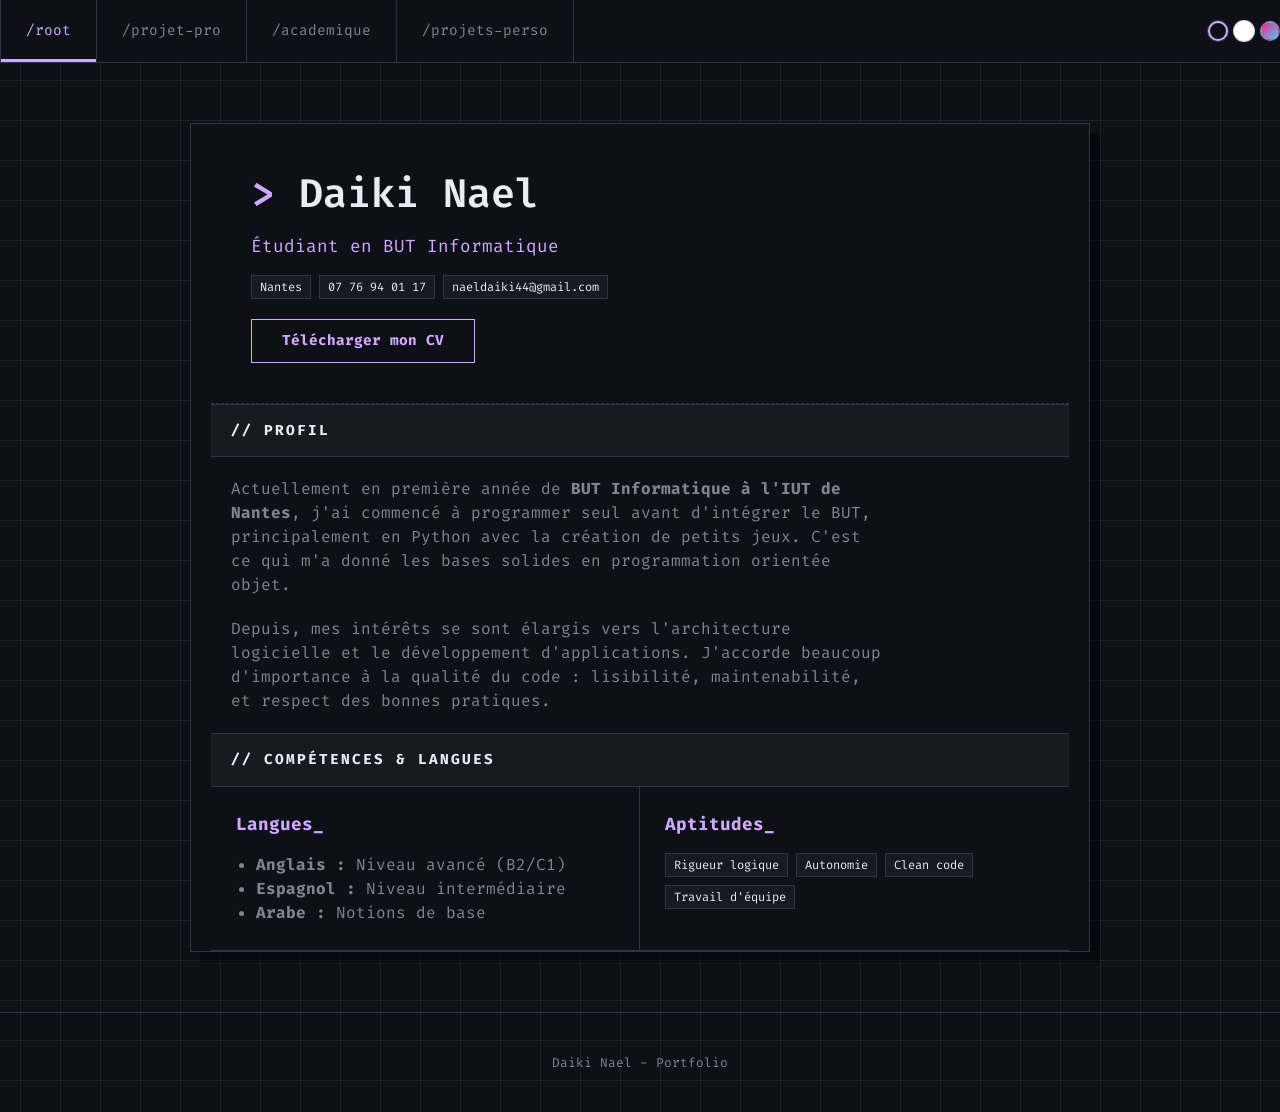
==== commit c2d0d336: "Update index.html" ====
--- a/index.html
+++ b/index.html
@@ -6,338 +6,138 @@
     <link rel="stylesheet" href="style.css">
     <style>
         :root[data-theme="dark"] {
-            --bg: #0d1117;
-            --bg2: #161b22;
-            --border: #21262d;
-            --text: #e6edf3;
-            --text2: #8b949e;
             --accent: #d2a8ff;
-            --accent2: #79c0ff;
-            --tag-bg: #161b22;
-            --card-bg: #161b22;
         }
         :root[data-theme="light"] {
-            --bg: #ffffff;
-            --bg2: #f6f8fa;
-            --border: #d0d7de;
-            --text: #1f2328;
-            --text2: #656d76;
             --accent: #8250df;
-            --accent2: #0969da;
-            --tag-bg: #eaeef2;
-            --card-bg: #ffffff;
         }
         :root[data-theme="color"] {
-            --bg: #0f0c29;
-            --bg2: #1a1040;
-            --border: #3d2d6e;
-            --text: #f0e6ff;
-            --text2: #b39ddb;
             --accent: #f72585;
-            --accent2: #4cc9f0;
-            --tag-bg: #1a1040;
-            --card-bg: #1a1040;
         }
 
-        * { margin: 0; padding: 0; box-sizing: border-box; transition: background 0.3s, color 0.3s, border-color 0.3s; }
+        * { transition: background 0.3s, color 0.3s, border-color 0.3s; }
 
-        body {
-            background: var(--bg);
-            color: var(--text);
-            font-family: 'Courier New', monospace;
-            min-height: 100vh;
-        }
+        :root[data-theme="light"] body { background: #ffffff; color: #1f2328; }
+        :root[data-theme="light"] nav { background: #ffffff; border-bottom-color: #d0d7de; }
+        :root[data-theme="light"] nav a { color: #656d76; }
+        :root[data-theme="light"] nav a:hover,
+        :root[data-theme="light"] nav a.active { color: #8250df; }
+        :root[data-theme="light"] h2 { color: #0969da; }
+        :root[data-theme="light"] p { color: #656d76; }
+        :root[data-theme="light"] strong { color: #1f2328; }
+        :root[data-theme="light"] .card { background: #ffffff; border-color: #d0d7de; }
+        :root[data-theme="light"] .card h3 { color: #656d76; }
+        :root[data-theme="light"] .card ul li { color: #656d76; }
+        :root[data-theme="light"] .tag { background: #eaeef2; border-color: #d0d7de; color: #656d76; }
+        :root[data-theme="light"] .btn-primary { border-color: #8250df; color: #8250df; }
+        :root[data-theme="light"] .btn-primary:hover { background: #8250df; color: #fff; }
+        :root[data-theme="light"] footer { color: #d0d7de; border-top-color: #d0d7de; }
 
-        nav {
-            padding: 1.2rem 2rem;
-            display: flex;
-            align-items: center;
-            gap: 1.5rem;
-            border-bottom: 1px solid var(--border);
-            background: var(--bg);
-            position: sticky;
-            top: 0;
-            z-index: 100;
-        }
-
-        nav a {
-            color: var(--text2);
-            text-decoration: none;
-            font-size: 0.85rem;
-            transition: color 0.2s;
-        }
-        nav a:hover, nav a.active { color: var(--accent); }
+        :root[data-theme="color"] body { background: #0f0c29; color: #f0e6ff; }
+        :root[data-theme="color"] nav { background: #0f0c29; border-bottom-color: #3d2d6e; }
+        :root[data-theme="color"] nav a { color: #b39ddb; }
+        :root[data-theme="color"] nav a:hover,
+        :root[data-theme="color"] nav a.active { color: #f72585; }
+        :root[data-theme="color"] h2 { color: #4cc9f0; }
+        :root[data-theme="color"] p { color: #b39ddb; }
+        :root[data-theme="color"] strong { color: #f0e6ff; }
+        :root[data-theme="color"] .card { background: #1a1040; border-color: #3d2d6e; }
+        :root[data-theme="color"] .card h3 { color: #b39ddb; }
+        :root[data-theme="color"] .card ul li { color: #b39ddb; }
+        :root[data-theme="color"] .tag { background: #1a1040; border-color: #3d2d6e; color: #b39ddb; }
+        :root[data-theme="color"] .btn-primary { border-color: #f72585; color: #f72585; }
+        :root[data-theme="color"] .btn-primary:hover { background: #f72585; color: #fff; }
+        :root[data-theme="color"] footer { color: #3d2d6e; border-top-color: #3d2d6e; }
 
         .theme-switcher {
             margin-left: auto;
             display: flex;
             gap: 6px;
+            align-items: center;
         }
 
         .theme-btn {
-            width: 28px;
-            height: 28px;
+            width: 20px;
+            height: 20px;
             border-radius: 50%;
-            border: 2px solid var(--border);
             cursor: pointer;
-            transition: border-color 0.2s, transform 0.2s;
+            border: 2px solid transparent;
+            transition: transform 0.2s, border-color 0.2s;
         }
-        .theme-btn:hover { transform: scale(1.15); }
+        .theme-btn:hover { transform: scale(1.2); }
         .theme-btn.active { border-color: var(--accent); }
-        .theme-btn.dark  { background: #0d1117; }
-        .theme-btn.light { background: #ffffff; }
+        .theme-btn.dark  { background: #0d1117; box-shadow: 0 0 0 1px #30363d; }
+        .theme-btn.light { background: #ffffff; box-shadow: 0 0 0 1px #d0d7de; }
         .theme-btn.color { background: linear-gradient(135deg, #f72585, #4cc9f0); }
-
-        .container {
-            max-width: 860px;
-            margin: 0 auto;
-            padding: 3rem 2rem 6rem;
-        }
-
-        header {
-            margin-bottom: 3rem;
-            padding-bottom: 2rem;
-            border-bottom: 1px solid var(--border);
-        }
-
-        h1 {
-            font-size: 2.8rem;
-            font-weight: 700;
-            color: var(--text);
-            margin-bottom: 0.4rem;
-        }
-
-        .subtitle { font-size: 1.05rem; color: var(--accent); margin-bottom: 1.2rem; }
-
-        .tags { display: flex; flex-wrap: wrap; gap: 0.5rem; margin-bottom: 1.5rem; }
-
-        .tag {
-            background: var(--tag-bg);
-            border: 1px solid var(--border);
-            color: var(--text2);
-            font-size: 0.8rem;
-            padding: 0.3rem 0.7rem;
-            border-radius: 4px;
-        }
-
-        .btn-primary {
-            display: inline-block;
-            background: transparent;
-            border: 1px solid var(--accent);
-            color: var(--accent);
-            padding: 0.55rem 1.2rem;
-            border-radius: 6px;
-            text-decoration: none;
-            font-size: 0.85rem;
-            font-family: 'Courier New', monospace;
-            transition: background 0.2s, color 0.2s;
-        }
-        .btn-primary:hover { background: var(--accent); color: var(--bg); }
-
-        h2 {
-            font-size: 1rem;
-            color: var(--accent2);
-            margin: 2.5rem 0 1rem;
-            letter-spacing: 0.5px;
-        }
-
-        p { color: var(--text2); line-height: 1.75; font-size: 0.95rem; margin-bottom: 1rem; }
-        strong { color: var(--text); }
-
-        .grid-2 { display: grid; grid-template-columns: 1fr 1fr; gap: 1rem; margin-top: 1rem; }
-
-        .card {
-            background: var(--card-bg);
-            border: 1px solid var(--border);
-            border-radius: 8px;
-            padding: 1.2rem 1.4rem;
-        }
-
-        .card h3 {
-            font-size: 0.85rem;
-            color: var(--text2);
-            text-transform: uppercase;
-            letter-spacing: 1px;
-            margin-bottom: 0.8rem;
-        }
-
-        .card ul { list-style: none; display: flex; flex-direction: column; gap: 0.4rem; }
-        .card ul li { font-size: 0.88rem; color: var(--text2); }
-        .card ul li strong { color: var(--text); }
-
-        /* Stats section */
-        .stats {
-            display: grid;
-            grid-template-columns: repeat(3, 1fr);
-            gap: 1rem;
-            margin: 2.5rem 0 0;
-        }
-
-        .stat-card {
-            background: var(--card-bg);
-            border: 1px solid var(--border);
-            border-radius: 8px;
-            padding: 1.2rem;
-            text-align: center;
-        }
-
-        .stat-card .number {
-            font-size: 2rem;
-            font-weight: 700;
-            color: var(--accent);
-            display: block;
-        }
-
-        .stat-card .label {
-            font-size: 0.78rem;
-            color: var(--text2);
-            margin-top: 4px;
-            display: block;
-        }
-
-        /* Stack section */
-        .stack-grid {
-            display: flex;
-            flex-wrap: wrap;
-            gap: 0.6rem;
-            margin-top: 1rem;
-        }
-
-        .stack-item {
-            background: var(--card-bg);
-            border: 1px solid var(--border);
-            border-radius: 6px;
-            padding: 0.5rem 1rem;
-            font-size: 0.82rem;
-            color: var(--text);
-            display: flex;
-            align-items: center;
-            gap: 6px;
-        }
-
-        .stack-dot {
-            width: 6px;
-            height: 6px;
-            border-radius: 50%;
-            background: var(--accent);
-            flex-shrink: 0;
-        }
-
-        .stack-dot.blue { background: var(--accent2); }
-
-        footer {
-            text-align: center;
-            padding: 2rem;
-            color: var(--border);
-            font-size: 0.8rem;
-            border-top: 1px solid var(--border);
-        }
-
-        @media (max-width: 600px) {
-            .grid-2, .stats { grid-template-columns: 1fr; }
-            h1 { font-size: 2rem; }
-        }
     </style>
 </head>
 <body>
-
-<nav>
-    <a href="index.html" class="active">/root</a>
-    <a href="projet.html">/projet-pro</a>
-    <a href="academique.html">/academique</a>
-    <a href="perso.html">/projets-perso</a>
-    <div class="theme-switcher">
-        <button class="theme-btn dark active" onclick="setTheme('dark')" title="Dark"></button>
-        <button class="theme-btn light" onclick="setTheme('light')" title="Light"></button>
-        <button class="theme-btn color" onclick="setTheme('color')" title="Color"></button>
-    </div>
-</nav>
-
-<div class="container">
-    <header>
-        <h1>Daiki Nael</h1>
-        <p class="subtitle">Étudiant en BUT Informatique</p>
-        <div class="tags">
-            <span class="tag">📍 Nantes</span>
-            <span class="tag">07 76 94 01 17</span>
-            <span class="tag">naeldaiki44@gmail.com</span>
+    <nav>
+        <a href="index.html" class="active">/root</a>
+        <a href="projet.html">/projet-pro</a>
+        <a href="academique.html">/academique</a>
+        <a href="perso.html">/projets-perso</a>
+        <div class="theme-switcher">
+            <button class="theme-btn dark active" onclick="setTheme('dark')" title="Dark"></button>
+            <button class="theme-btn light" onclick="setTheme('light')" title="Light"></button>
+            <button class="theme-btn color" onclick="setTheme('color')" title="Color"></button>
         </div>
-        <a href="cv.pdf" target="_blank" class="btn-primary">Télécharger mon CV</a>
-    </header>
-
-    <h2>// Profil</h2>
-    <p>
-        Actuellement en première année de <strong>BUT Informatique à l'IUT de Nantes</strong>,
-        j'ai commencé à programmer seul avant d'intégrer le BUT, principalement en Python
-        avec la création de petits jeux. C'est ce qui m'a donné les bases solides en
-        programmation orientée objet.
-    </p>
-    <p>
-        Depuis, mes intérêts se sont élargis vers l'architecture logicielle et le développement
-        d'applications. J'accorde beaucoup d'importance à la qualité du code : lisibilité,
-        maintenabilité, et respect des bonnes pratiques.
-    </p>
-
-    <div class="stats">
-        <div class="stat-card">
-            <span class="number">1+</span>
-            <span class="label">An de BUT</span>
-        </div>
-        <div class="stat-card">
-            <span class="number">3</span>
-            <span class="label">Langues parlées</span>
-        </div>
-        <div class="stat-card">
-            <span class="number">∞</span>
-            <span class="label">Lignes de code à venir</span>
-        </div>
-    </div>
-
-    <h2>// Stack technique</h2>
-    <div class="stack-grid">
-        <div class="stack-item"><span class="stack-dot"></span>Python</div>
-        <div class="stack-item"><span class="stack-dot"></span>Kotlin</div>
-        <div class="stack-item"><span class="stack-dot blue"></span>Java</div>
-        <div class="stack-item"><span class="stack-dot blue"></span>SQL</div>
-        <div class="stack-item"><span class="stack-dot"></span>HTML / CSS</div>
-        <div class="stack-item"><span class="stack-dot blue"></span>Git</div>
-        <div class="stack-item"><span class="stack-dot"></span>Linux</div>
-    </div>
-
-    <h2>// Compétences & Langues</h2>
-    <div class="grid-2">
-        <div class="card">
-            <h3>Langues</h3>
-            <ul>
-                <li><strong>Anglais :</strong> Niveau avancé (B2/C1)</li>
-                <li><strong>Espagnol :</strong> Niveau intermédiaire</li>
-                <li><strong>Arabe :</strong> Notions de base</li>
-            </ul>
-        </div>
-        <div class="card">
-            <h3>Aptitudes</h3>
+    </nav>
+    <div class="container">
+        <header>
+            <h1>Daiki Nael</h1>
+            <p style="margin: 0; font-size: 1.1rem; color: var(--accent);">Étudiant en BUT Informatique</p>
             <div class="tags">
-                <span class="tag">Rigueur logique</span>
-                <span class="tag">Autonomie</span>
-                <span class="tag">Clean code</span>
-                <span class="tag">Travail d'équipe</span>
+                <span class="tag">Nantes</span>
+                <span class="tag">07 76 94 01 17</span>
+                <span class="tag">naeldaiki44@gmail.com</span>
+            </div>
+            <a href="cv.pdf" target="_blank" class="btn-primary">Télécharger mon CV</a>
+        </header>
+        <h2>// Profil</h2>
+        <p>
+            Actuellement en première année de <strong>BUT Informatique à l'IUT de Nantes</strong>,
+            j'ai commencé à programmer seul avant d'intégrer le BUT, principalement en Python
+            avec la création de petits jeux. C'est ce qui m'a donné les bases solides en
+            programmation orientée objet.
+        </p>
+        <p>
+            Depuis, mes intérêts se sont élargis vers l'architecture logicielle et le développement
+            d'applications. J'accorde beaucoup d'importance à la qualité du code : lisibilité,
+            maintenabilité, et respect des bonnes pratiques.
+        </p>
+        <h2>// Compétences & Langues</h2>
+        <div class="grid-2">
+            <div class="card">
+                <h3>Langues</h3>
+                <ul>
+                    <li><strong>Anglais :</strong> Niveau avancé (B2/C1)</li>
+                    <li><strong>Espagnol :</strong> Niveau intermédiaire</li>
+                    <li><strong>Arabe :</strong> Notions de base</li>
+                </ul>
+            </div>
+            <div class="card">
+                <h3>Aptitudes</h3>
+                <div class="tags">
+                    <span class="tag">Rigueur logique</span>
+                    <span class="tag">Autonomie</span>
+                    <span class="tag">Clean code</span>
+                    <span class="tag">Travail d'équipe</span>
+                </div>
             </div>
         </div>
     </div>
-</div>
+    <footer>Daiki Nael - Portfolio</footer>
 
-<footer>Daiki Nael - Portfolio</footer>
-
-<script>
-    function setTheme(theme) {
-        document.documentElement.setAttribute('data-theme', theme);
-        document.querySelectorAll('.theme-btn').forEach(btn => btn.classList.remove('active'));
-        document.querySelector('.theme-btn.' + theme).classList.add('active');
-        localStorage.setItem('theme', theme);
-    }
-
-    const saved = localStorage.getItem('theme');
-    if (saved) setTheme(saved);
-</script>
+    <script>
+        function setTheme(theme) {
+            document.documentElement.setAttribute('data-theme', theme);
+            document.querySelectorAll('.theme-btn').forEach(b => b.classList.remove('active'));
+            document.querySelector('.theme-btn.' + theme).classList.add('active');
+            localStorage.setItem('theme', theme);
+        }
+        const saved = localStorage.getItem('theme');
+        if (saved) setTheme(saved);
+    </script>
 </body>
 </html>
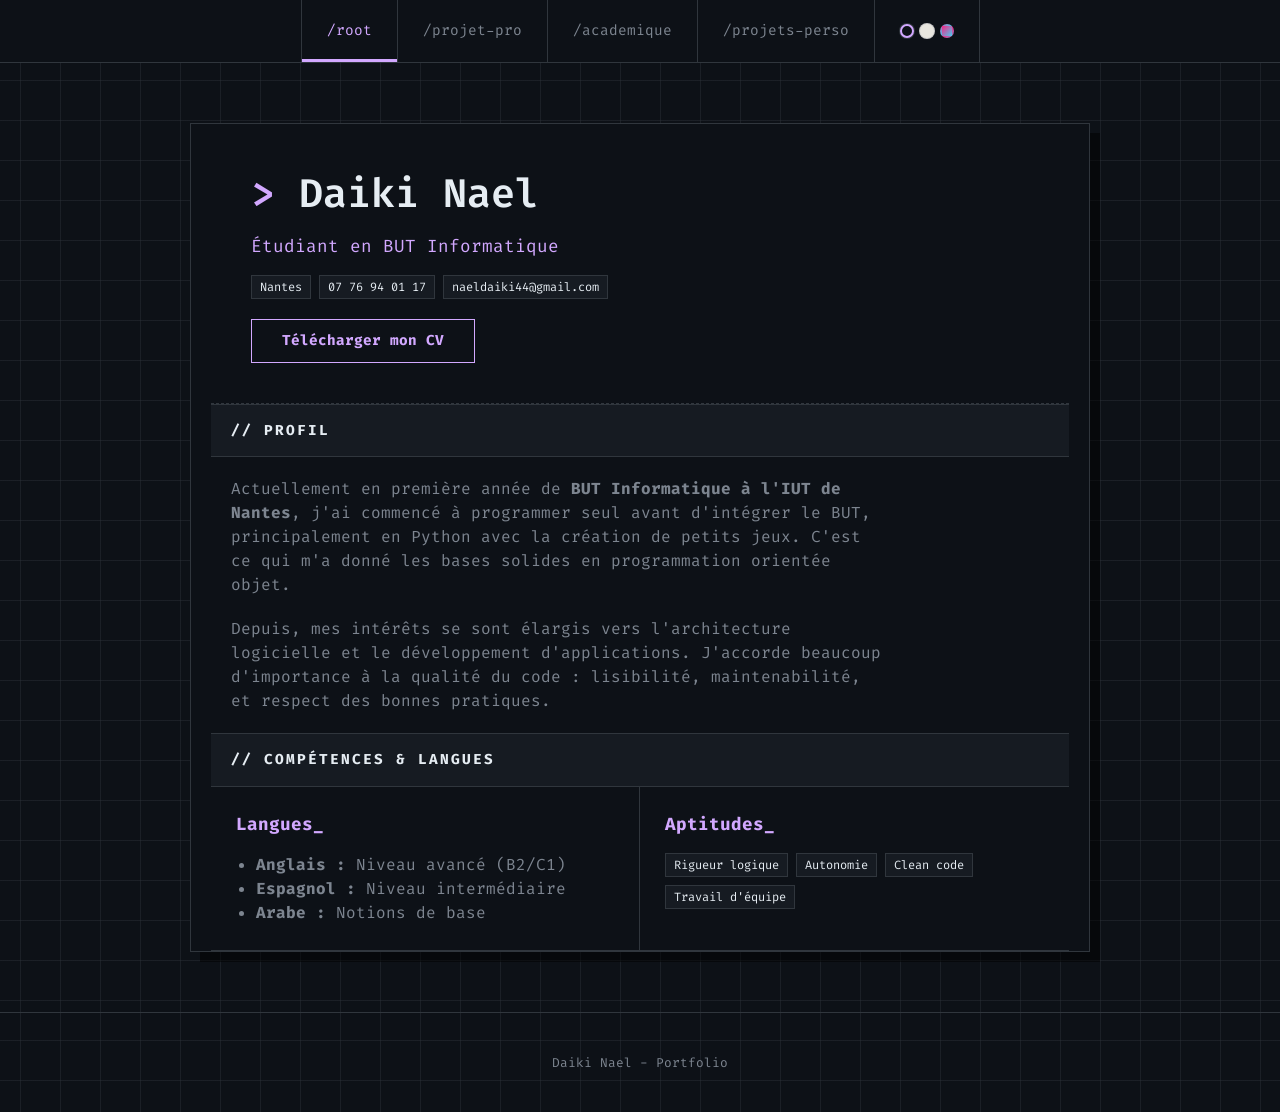
==== commit ff2578b5: "Update index.html" ====
--- a/index.html
+++ b/index.html
@@ -5,69 +5,86 @@
     <title>Daiki Nael - Portfolio</title>
     <link rel="stylesheet" href="style.css">
     <style>
-        :root[data-theme="dark"] {
-            --accent: #d2a8ff;
-        }
-        :root[data-theme="light"] {
-            --accent: #8250df;
-        }
-        :root[data-theme="color"] {
-            --accent: #f72585;
-        }
+        :root[data-theme="dark"] { --accent: #d2a8ff; }
+        :root[data-theme="light"] { --accent: #8250df; }
+        :root[data-theme="color"] { --accent: #f72585; }
 
         * { transition: background 0.3s, color 0.3s, border-color 0.3s; }
 
-        :root[data-theme="light"] body { background: #ffffff; color: #1f2328; }
-        :root[data-theme="light"] nav { background: #ffffff; border-bottom-color: #d0d7de; }
-        :root[data-theme="light"] nav a { color: #656d76; }
+        /* LIGHT MODE */
+        :root[data-theme="light"] body {
+            background-color: #f5f5f0;
+            color: #1f2328;
+            background-image:
+                linear-gradient(rgba(0,0,0,0.06) 1px, transparent 1px),
+                linear-gradient(90deg, rgba(0,0,0,0.06) 1px, transparent 1px);
+            background-size: 40px 40px;
+        }
+        :root[data-theme="light"] nav { background: #f5f5f0; border-bottom-color: #ccc; }
+        :root[data-theme="light"] nav a { color: #555; }
         :root[data-theme="light"] nav a:hover,
-        :root[data-theme="light"] nav a.active { color: #8250df; }
-        :root[data-theme="light"] h2 { color: #0969da; }
-        :root[data-theme="light"] p { color: #656d76; }
+        :root[data-theme="light"] nav a.active { color: #8250df; box-shadow: inset 0 -3px 0 #8250df; }
+        :root[data-theme="light"] .container { background-color: #f5f5f0; border-color: #ccc; box-shadow: 10px 10px 0 rgba(0,0,0,0.1); }
+        :root[data-theme="light"] h2 { background-color: #ebe9e3; border-color: #ccc; color: #1f2328; }
+        :root[data-theme="light"] p { color: #555; }
         :root[data-theme="light"] strong { color: #1f2328; }
-        :root[data-theme="light"] .card { background: #ffffff; border-color: #d0d7de; }
-        :root[data-theme="light"] .card h3 { color: #656d76; }
-        :root[data-theme="light"] .card ul li { color: #656d76; }
-        :root[data-theme="light"] .tag { background: #eaeef2; border-color: #d0d7de; color: #656d76; }
+        :root[data-theme="light"] .card:hover { background-color: rgba(130,80,223,0.04); }
+        :root[data-theme="light"] .card h3 { color: #8250df; }
+        :root[data-theme="light"] .tag { background: #ebe9e3; border-color: #ccc; color: #555; }
         :root[data-theme="light"] .btn-primary { border-color: #8250df; color: #8250df; }
-        :root[data-theme="light"] .btn-primary:hover { background: #8250df; color: #fff; }
-        :root[data-theme="light"] footer { color: #d0d7de; border-top-color: #d0d7de; }
+        :root[data-theme="light"] .btn-primary:hover { background: #8250df; color: #f5f5f0; box-shadow: 0 0 15px #8250df; }
+        :root[data-theme="light"] footer { color: #999; border-top-color: #ccc; }
+        :root[data-theme="light"] .grid-2 { border-bottom-color: #ccc; }
+        :root[data-theme="light"] .card { border-right-color: #ccc; }
 
-        :root[data-theme="color"] body { background: #0f0c29; color: #f0e6ff; }
+        /* COLOR MODE */
+        :root[data-theme="color"] body {
+            background-color: #0f0c29;
+            color: #f0e6ff;
+            background-image:
+                linear-gradient(rgba(247,37,133,0.08) 1px, transparent 1px),
+                linear-gradient(90deg, rgba(76,201,240,0.08) 1px, transparent 1px);
+            background-size: 40px 40px;
+        }
         :root[data-theme="color"] nav { background: #0f0c29; border-bottom-color: #3d2d6e; }
         :root[data-theme="color"] nav a { color: #b39ddb; }
         :root[data-theme="color"] nav a:hover,
-        :root[data-theme="color"] nav a.active { color: #f72585; }
-        :root[data-theme="color"] h2 { color: #4cc9f0; }
+        :root[data-theme="color"] nav a.active { color: #f72585; box-shadow: inset 0 -3px 0 #f72585; }
+        :root[data-theme="color"] .container { background-color: #0f0c29; border-color: #3d2d6e; box-shadow: 10px 10px 0 rgba(0,0,0,0.4); }
+        :root[data-theme="color"] h2 { background-color: #1a1040; border-color: #3d2d6e; color: #4cc9f0; }
         :root[data-theme="color"] p { color: #b39ddb; }
         :root[data-theme="color"] strong { color: #f0e6ff; }
-        :root[data-theme="color"] .card { background: #1a1040; border-color: #3d2d6e; }
-        :root[data-theme="color"] .card h3 { color: #b39ddb; }
-        :root[data-theme="color"] .card ul li { color: #b39ddb; }
+        :root[data-theme="color"] .card:hover { background-color: rgba(247,37,133,0.05); }
+        :root[data-theme="color"] .card h3 { color: #f72585; }
         :root[data-theme="color"] .tag { background: #1a1040; border-color: #3d2d6e; color: #b39ddb; }
         :root[data-theme="color"] .btn-primary { border-color: #f72585; color: #f72585; }
-        :root[data-theme="color"] .btn-primary:hover { background: #f72585; color: #fff; }
+        :root[data-theme="color"] .btn-primary:hover { background: #f72585; color: #fff; box-shadow: 0 0 15px #f72585; }
         :root[data-theme="color"] footer { color: #3d2d6e; border-top-color: #3d2d6e; }
+        :root[data-theme="color"] .grid-2 { border-bottom-color: #3d2d6e; }
+        :root[data-theme="color"] .card { border-right-color: #3d2d6e; }
 
+        /* BOUTONS — collés après les liens nav, pas à droite */
         .theme-switcher {
-            margin-left: auto;
             display: flex;
             gap: 6px;
             align-items: center;
+            padding: 0 25px;
+            border-right: 1px solid var(--border);
         }
 
         .theme-btn {
-            width: 20px;
-            height: 20px;
+            width: 14px;
+            height: 14px;
             border-radius: 50%;
             cursor: pointer;
             border: 2px solid transparent;
             transition: transform 0.2s, border-color 0.2s;
+            padding: 0;
         }
         .theme-btn:hover { transform: scale(1.2); }
         .theme-btn.active { border-color: var(--accent); }
         .theme-btn.dark  { background: #0d1117; box-shadow: 0 0 0 1px #30363d; }
-        .theme-btn.light { background: #ffffff; box-shadow: 0 0 0 1px #d0d7de; }
+        .theme-btn.light { background: #e8e6df; box-shadow: 0 0 0 1px #ccc; }
         .theme-btn.color { background: linear-gradient(135deg, #f72585, #4cc9f0); }
     </style>
 </head>
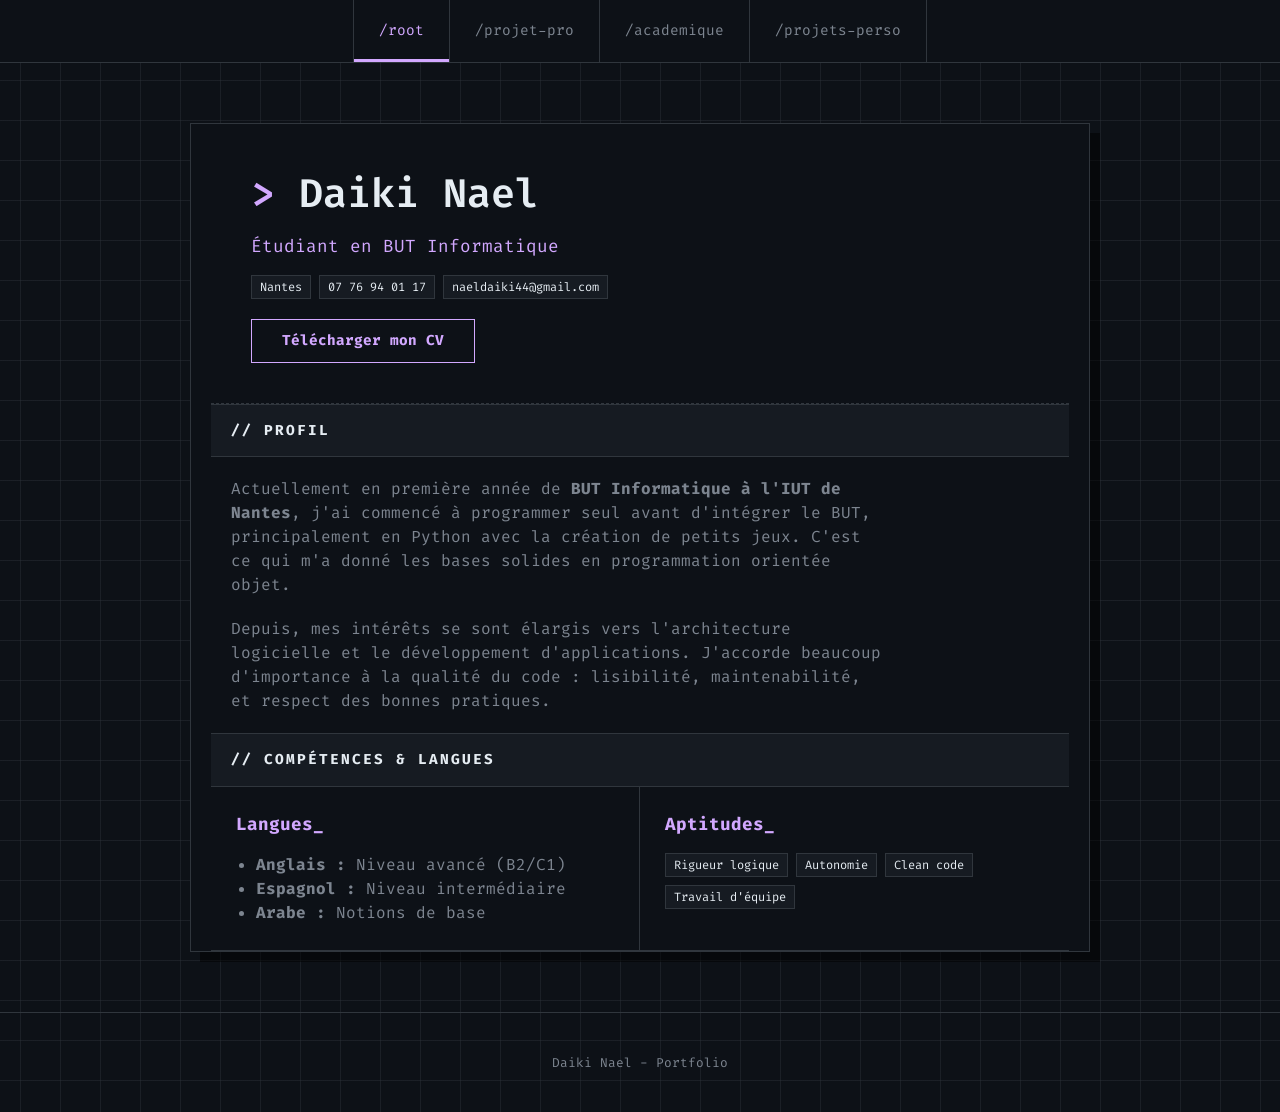
==== commit 7b2e3dfb: "Update index.html" ====
--- a/index.html
+++ b/index.html
@@ -1,92 +1,8 @@
-<!DOCTYPE html>
-<html lang="fr" data-theme="dark">
+<html lang="fr">
 <head>
     <meta charset="UTF-8">
     <title>Daiki Nael - Portfolio</title>
     <link rel="stylesheet" href="style.css">
-    <style>
-        :root[data-theme="dark"] { --accent: #d2a8ff; }
-        :root[data-theme="light"] { --accent: #8250df; }
-        :root[data-theme="color"] { --accent: #f72585; }
-
-        * { transition: background 0.3s, color 0.3s, border-color 0.3s; }
-
-        /* LIGHT MODE */
-        :root[data-theme="light"] body {
-            background-color: #f5f5f0;
-            color: #1f2328;
-            background-image:
-                linear-gradient(rgba(0,0,0,0.06) 1px, transparent 1px),
-                linear-gradient(90deg, rgba(0,0,0,0.06) 1px, transparent 1px);
-            background-size: 40px 40px;
-        }
-        :root[data-theme="light"] nav { background: #f5f5f0; border-bottom-color: #ccc; }
-        :root[data-theme="light"] nav a { color: #555; }
-        :root[data-theme="light"] nav a:hover,
-        :root[data-theme="light"] nav a.active { color: #8250df; box-shadow: inset 0 -3px 0 #8250df; }
-        :root[data-theme="light"] .container { background-color: #f5f5f0; border-color: #ccc; box-shadow: 10px 10px 0 rgba(0,0,0,0.1); }
-        :root[data-theme="light"] h2 { background-color: #ebe9e3; border-color: #ccc; color: #1f2328; }
-        :root[data-theme="light"] p { color: #555; }
-        :root[data-theme="light"] strong { color: #1f2328; }
-        :root[data-theme="light"] .card:hover { background-color: rgba(130,80,223,0.04); }
-        :root[data-theme="light"] .card h3 { color: #8250df; }
-        :root[data-theme="light"] .tag { background: #ebe9e3; border-color: #ccc; color: #555; }
-        :root[data-theme="light"] .btn-primary { border-color: #8250df; color: #8250df; }
-        :root[data-theme="light"] .btn-primary:hover { background: #8250df; color: #f5f5f0; box-shadow: 0 0 15px #8250df; }
-        :root[data-theme="light"] footer { color: #999; border-top-color: #ccc; }
-        :root[data-theme="light"] .grid-2 { border-bottom-color: #ccc; }
-        :root[data-theme="light"] .card { border-right-color: #ccc; }
-
-        /* COLOR MODE */
-        :root[data-theme="color"] body {
-            background-color: #0f0c29;
-            color: #f0e6ff;
-            background-image:
-                linear-gradient(rgba(247,37,133,0.08) 1px, transparent 1px),
-                linear-gradient(90deg, rgba(76,201,240,0.08) 1px, transparent 1px);
-            background-size: 40px 40px;
-        }
-        :root[data-theme="color"] nav { background: #0f0c29; border-bottom-color: #3d2d6e; }
-        :root[data-theme="color"] nav a { color: #b39ddb; }
-        :root[data-theme="color"] nav a:hover,
-        :root[data-theme="color"] nav a.active { color: #f72585; box-shadow: inset 0 -3px 0 #f72585; }
-        :root[data-theme="color"] .container { background-color: #0f0c29; border-color: #3d2d6e; box-shadow: 10px 10px 0 rgba(0,0,0,0.4); }
-        :root[data-theme="color"] h2 { background-color: #1a1040; border-color: #3d2d6e; color: #4cc9f0; }
-        :root[data-theme="color"] p { color: #b39ddb; }
-        :root[data-theme="color"] strong { color: #f0e6ff; }
-        :root[data-theme="color"] .card:hover { background-color: rgba(247,37,133,0.05); }
-        :root[data-theme="color"] .card h3 { color: #f72585; }
-        :root[data-theme="color"] .tag { background: #1a1040; border-color: #3d2d6e; color: #b39ddb; }
-        :root[data-theme="color"] .btn-primary { border-color: #f72585; color: #f72585; }
-        :root[data-theme="color"] .btn-primary:hover { background: #f72585; color: #fff; box-shadow: 0 0 15px #f72585; }
-        :root[data-theme="color"] footer { color: #3d2d6e; border-top-color: #3d2d6e; }
-        :root[data-theme="color"] .grid-2 { border-bottom-color: #3d2d6e; }
-        :root[data-theme="color"] .card { border-right-color: #3d2d6e; }
-
-        /* BOUTONS — collés après les liens nav, pas à droite */
-        .theme-switcher {
-            display: flex;
-            gap: 6px;
-            align-items: center;
-            padding: 0 25px;
-            border-right: 1px solid var(--border);
-        }
-
-        .theme-btn {
-            width: 14px;
-            height: 14px;
-            border-radius: 50%;
-            cursor: pointer;
-            border: 2px solid transparent;
-            transition: transform 0.2s, border-color 0.2s;
-            padding: 0;
-        }
-        .theme-btn:hover { transform: scale(1.2); }
-        .theme-btn.active { border-color: var(--accent); }
-        .theme-btn.dark  { background: #0d1117; box-shadow: 0 0 0 1px #30363d; }
-        .theme-btn.light { background: #e8e6df; box-shadow: 0 0 0 1px #ccc; }
-        .theme-btn.color { background: linear-gradient(135deg, #f72585, #4cc9f0); }
-    </style>
 </head>
 <body>
     <nav>
@@ -94,16 +10,11 @@
         <a href="projet.html">/projet-pro</a>
         <a href="academique.html">/academique</a>
         <a href="perso.html">/projets-perso</a>
-        <div class="theme-switcher">
-            <button class="theme-btn dark active" onclick="setTheme('dark')" title="Dark"></button>
-            <button class="theme-btn light" onclick="setTheme('light')" title="Light"></button>
-            <button class="theme-btn color" onclick="setTheme('color')" title="Color"></button>
-        </div>
     </nav>
     <div class="container">
         <header>
             <h1>Daiki Nael</h1>
-            <p style="margin: 0; font-size: 1.1rem; color: var(--accent);">Étudiant en BUT Informatique</p>
+            <p style="margin: 0; font-size: 1.1rem; color: #d2a8ff;">Étudiant en BUT Informatique</p>
             <div class="tags">
                 <span class="tag">Nantes</span>
                 <span class="tag">07 76 94 01 17</span>
@@ -145,16 +56,5 @@
         </div>
     </div>
     <footer>Daiki Nael - Portfolio</footer>
-
-    <script>
-        function setTheme(theme) {
-            document.documentElement.setAttribute('data-theme', theme);
-            document.querySelectorAll('.theme-btn').forEach(b => b.classList.remove('active'));
-            document.querySelector('.theme-btn.' + theme).classList.add('active');
-            localStorage.setItem('theme', theme);
-        }
-        const saved = localStorage.getItem('theme');
-        if (saved) setTheme(saved);
-    </script>
 </body>
 </html>
